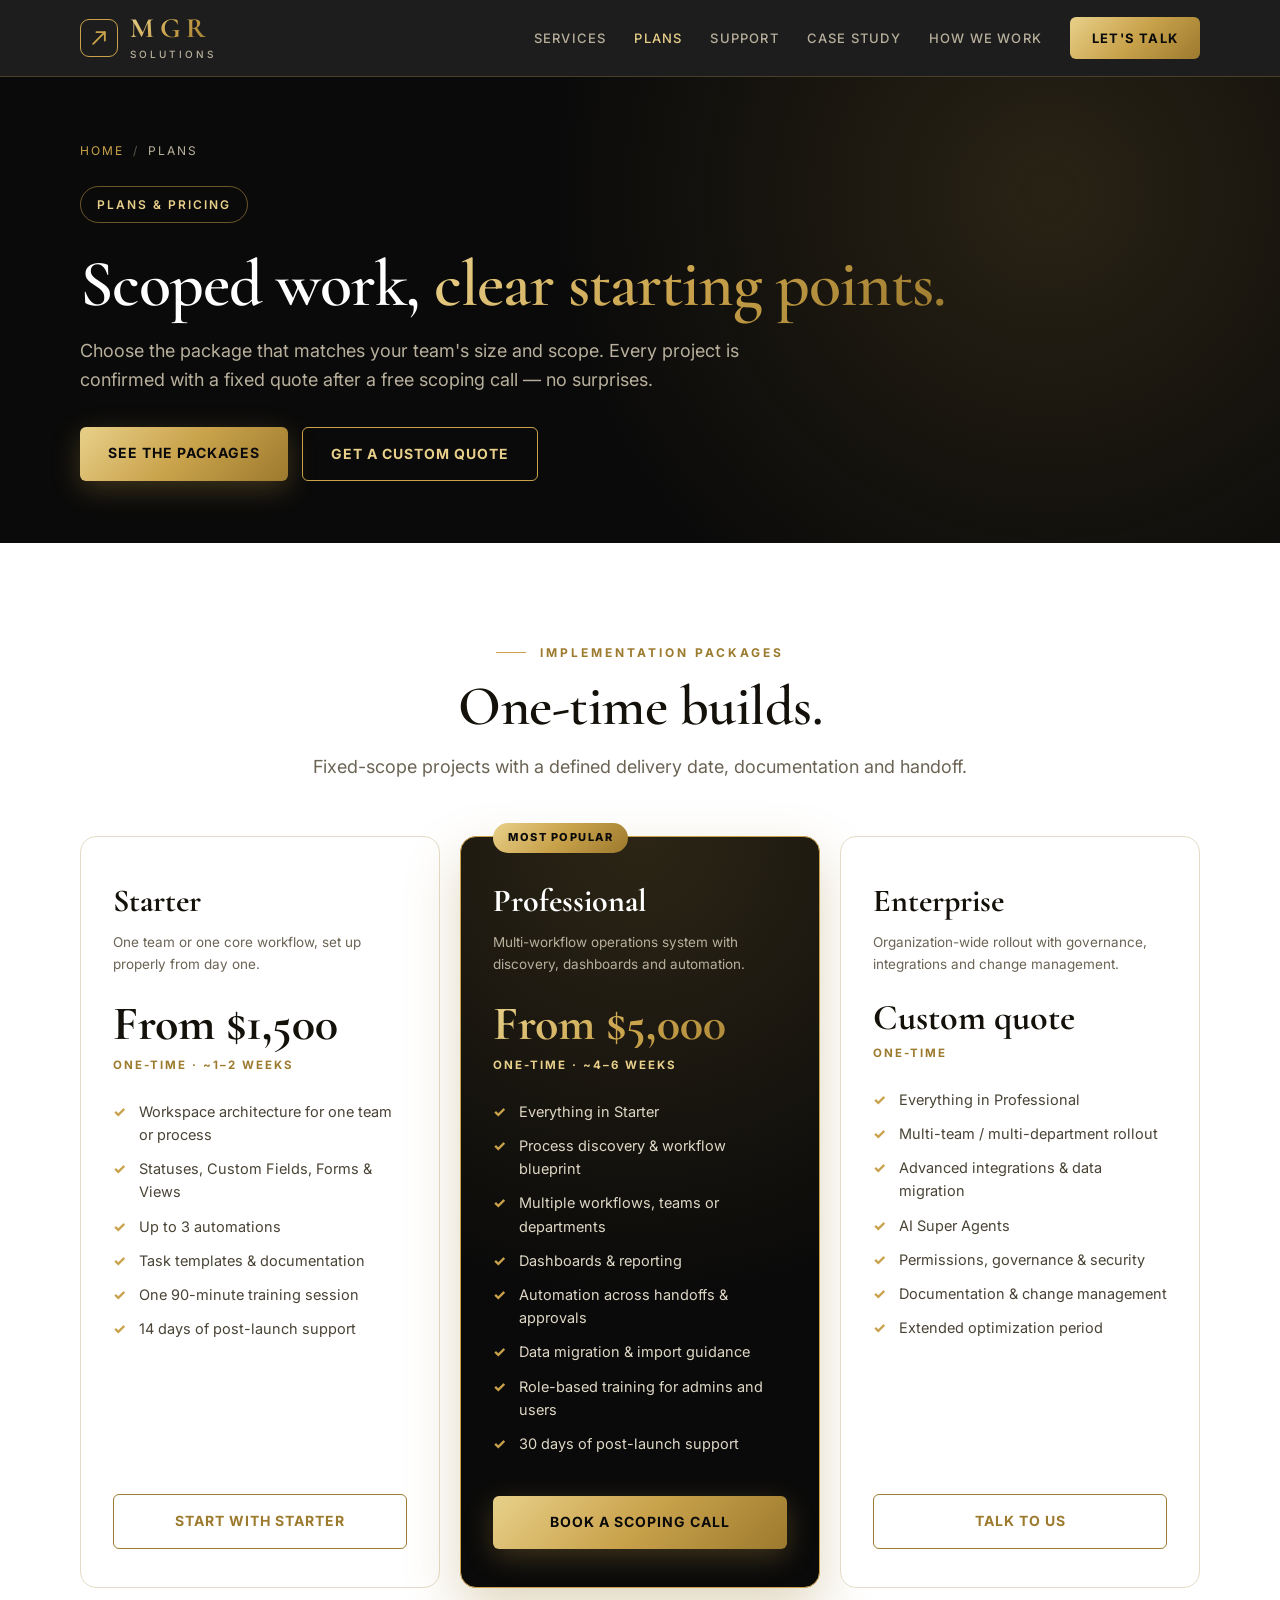
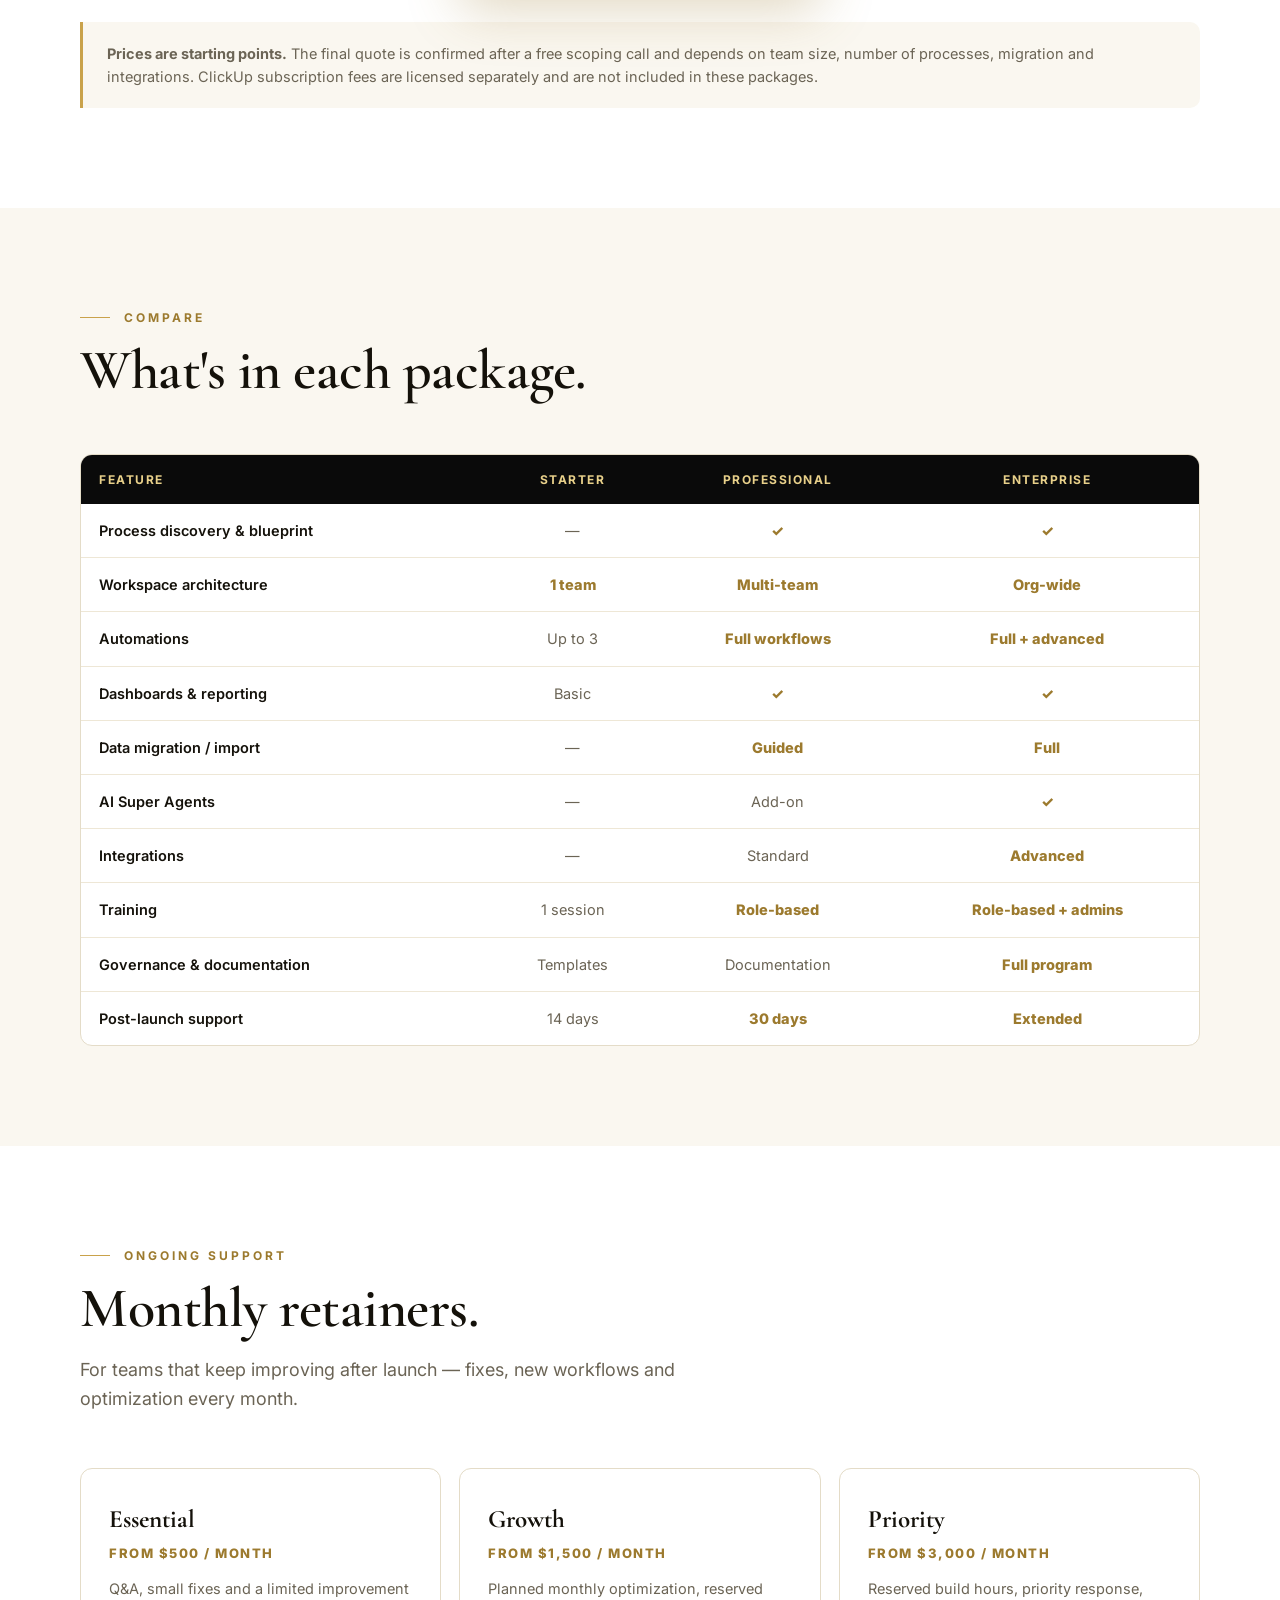
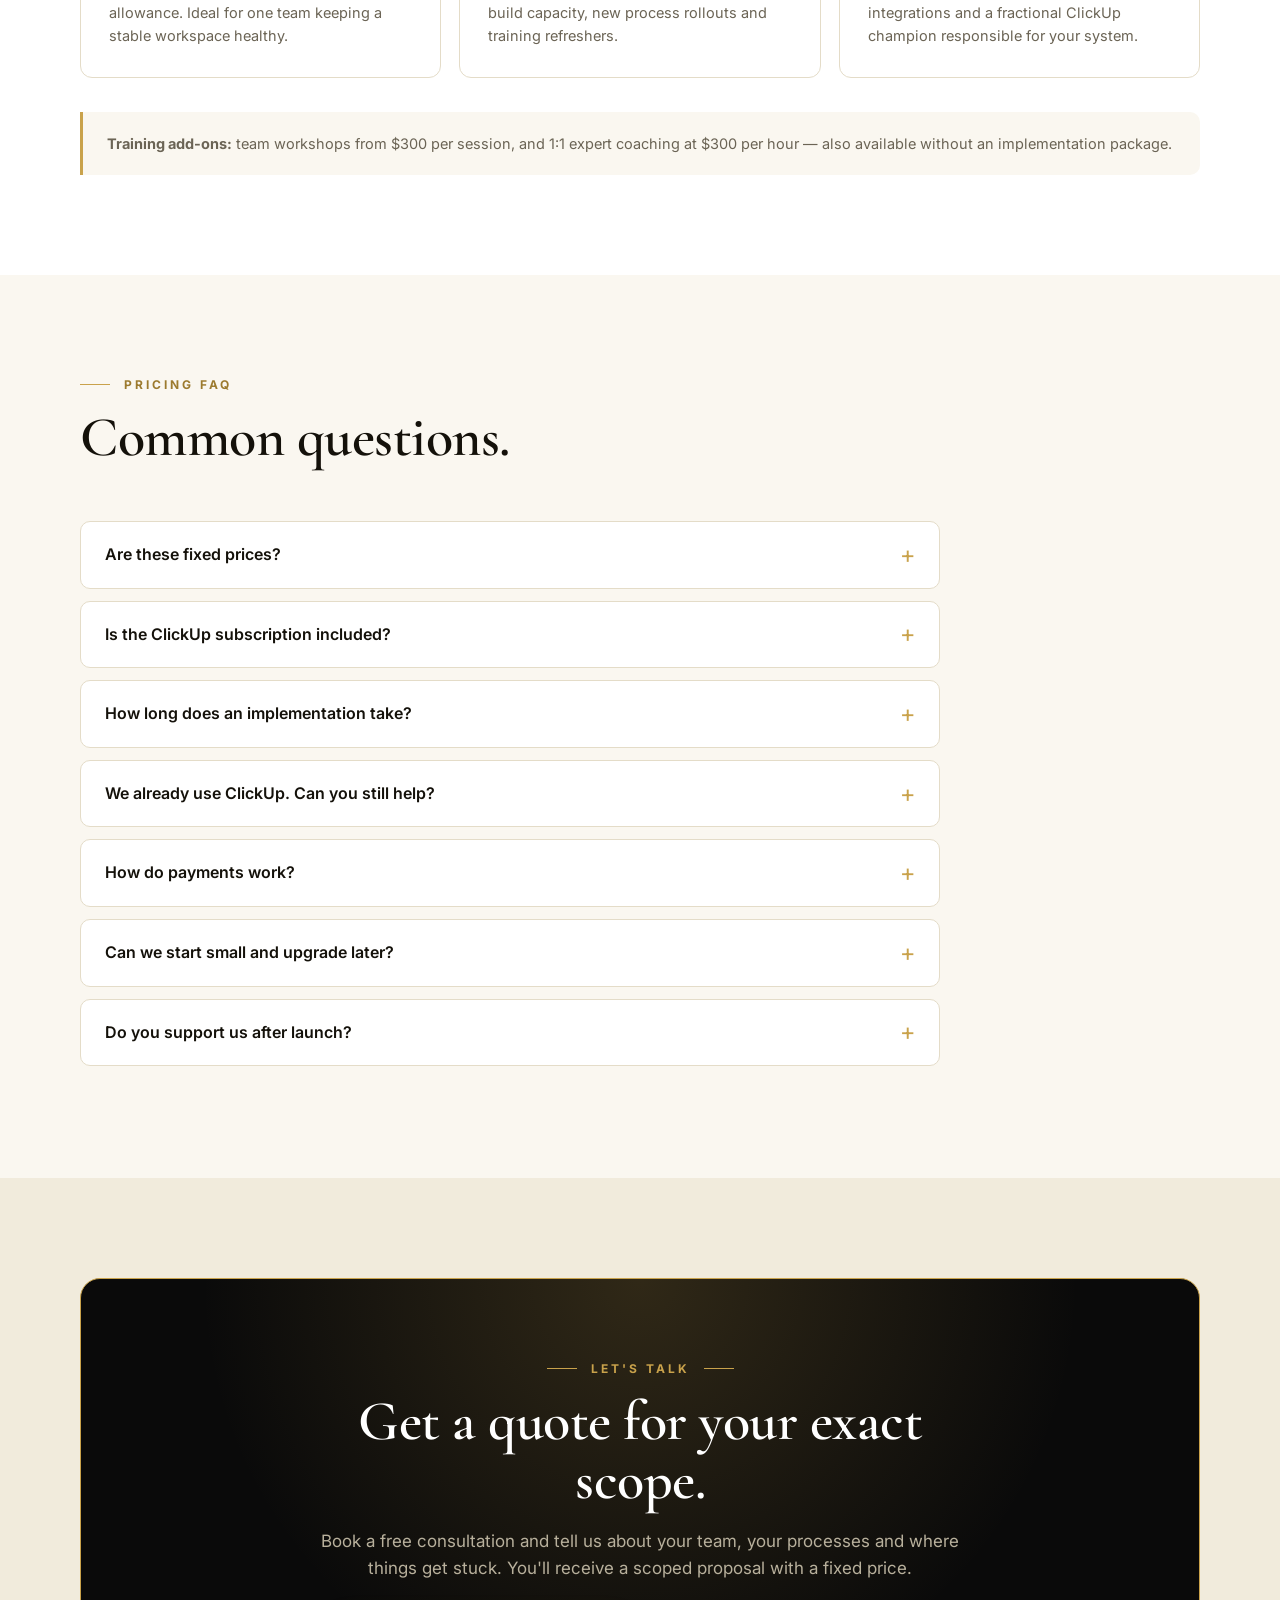
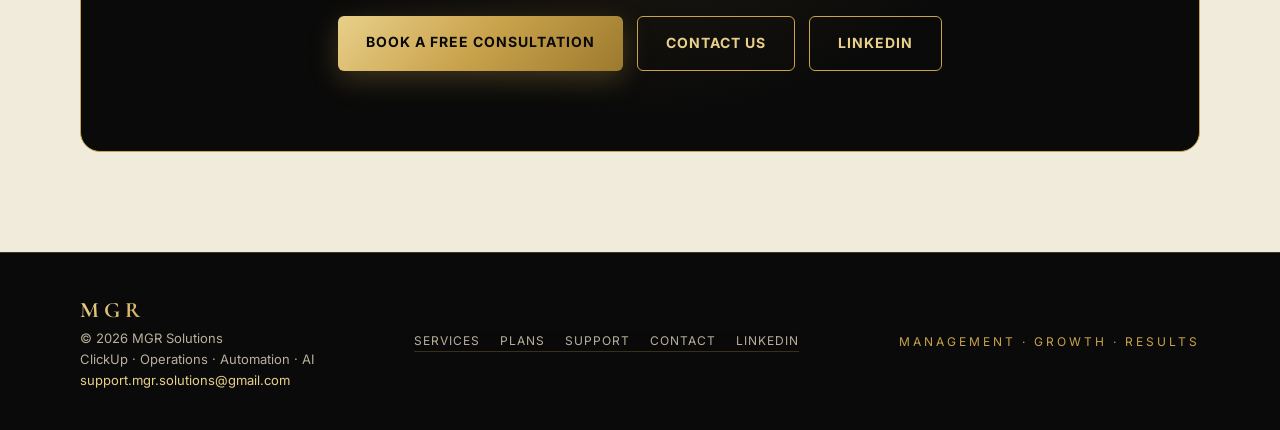
==== plans.html @ 3b7a1381 "Add Google Search Console verification meta tag" ====
<!DOCTYPE html>
<html lang="en">
<head>
  <meta charset="UTF-8">
  <meta name="viewport" content="width=device-width, initial-scale=1.0">

  <title>Plans & Pricing | MGR ClickUp & Operations Solutions</title>
  <meta name="description" content="Scoped ClickUp implementation packages and monthly support retainers from MGR — Starter, Professional and Enterprise plans with clear starting prices.">
  <meta name="theme-color" content="#0a0a0a">
  <meta name="author" content="MGR Solutions">

  <link rel="canonical" href="https://mgr-operations.github.io/plans.html">
  <meta name="google-site-verification" content="6rIG_R-K0eOKCQrbbVBXYMDTOOjK5aG7Aj3llMGMLXM" />

  <meta property="og:type" content="website">
  <meta property="og:site_name" content="MGR Solutions">
  <meta property="og:locale" content="en_US">
  <meta property="og:title" content="Plans &amp; Pricing | MGR ClickUp &amp; Operations Solutions">
  <meta property="og:description" content="Clear starting points for ClickUp implementation and ongoing optimization, scoped to your team.">
  <meta property="og:url" content="https://mgr-operations.github.io/plans.html">
  <meta property="og:image" content="https://mgr-operations.github.io/og-image.jpg">
  <meta property="og:image:width" content="1200">
  <meta property="og:image:height" content="630">
  <meta property="og:image:alt" content="MGR Solutions — Management · Growth · Results">
  <meta name="twitter:card" content="summary_large_image">
  <meta name="twitter:title" content="Plans &amp; Pricing | MGR ClickUp &amp; Operations Solutions">
  <meta name="twitter:description" content="Clear starting points for ClickUp implementation and ongoing optimization, scoped to your team.">
  <meta name="twitter:image" content="https://mgr-operations.github.io/og-image.jpg">
  <meta name="twitter:image:alt" content="MGR Solutions — Management · Growth · Results">

  <link rel="icon" type="image/png" sizes="512x512" href="favicon.png?v=2">
  <link rel="shortcut icon" href="favicon.png?v=2">
  <link rel="apple-touch-icon" href="favicon.png?v=2">

  <link rel="preconnect" href="https://fonts.googleapis.com">
  <link rel="preconnect" href="https://fonts.gstatic.com" crossorigin>
  <link href="https://fonts.googleapis.com/css2?family=Cormorant+Garamond:wght@500;600;700&family=Inter:wght@400;500;600;700;800&display=swap" rel="stylesheet">

  <link rel="stylesheet" href="styles.css">

  <!-- Structured data: page breadcrumb (packages themselves are services, not products) -->
  <script type="application/ld+json">
  {
    "@context": "https://schema.org",
    "@type": "BreadcrumbList",
    "itemListElement": [
      { "@type": "ListItem", "position": 1, "name": "MGR Solutions", "item": "https://mgr-operations.github.io/" },
      { "@type": "ListItem", "position": 2, "name": "Plans & Pricing", "item": "https://mgr-operations.github.io/plans.html" }
    ]
  }
  </script>
</head>

<body>

  <!-- NAVIGATION -->
  <nav>
    <div class="container nav-inner">

      <a href="index.html" class="logo" aria-label="MGR Solutions home">
        <span class="logo-mark" aria-hidden="true">
          <svg viewBox="0 0 24 24" fill="none" stroke="#c9a24b" stroke-width="2.2" stroke-linecap="round" stroke-linejoin="round">
            <path d="M5 19L19 5"/><path d="M9 5h10v10"/>
          </svg>
        </span>
        <span class="logo-stack">
          <span class="logo-text">MGR</span>
          <span class="logo-sub">Solutions</span>
        </span>
      </a>

      <input type="checkbox" id="nav-toggle" class="nav-toggle" aria-label="Toggle navigation menu">
      <label for="nav-toggle" class="nav-toggle-label" aria-hidden="true"><span></span><span></span><span></span></label>

      <div class="nav-links">
        <a href="services.html">Services</a>
        <a href="plans.html" class="active">Plans</a>
        <a href="support.html">Support</a>
        <a href="index.html#case-study">Case Study</a>
        <a href="index.html#process">How We Work</a>
        <a href="#contact" class="nav-button">Let's Talk</a>
      </div>

    </div>
  </nav>


  <!-- PAGE HERO -->
  <header class="page-hero">
    <div class="container">
      <div class="breadcrumb">
        <a href="index.html">Home</a><span class="sep">/</span>Plans
      </div>

      <div class="eyebrow">Plans & Pricing</div>

      <h1>Scoped work, <span class="gold-text">clear starting points.</span></h1>

      <p class="lead">
        Choose the package that matches your team's size and scope.
        Every project is confirmed with a fixed quote after a free
        scoping call — no surprises.
      </p>

      <div class="buttons">
        <a href="#packages" class="button button-primary">See the packages</a>
        <a href="#contact" class="button button-secondary">Get a custom quote</a>
      </div>
    </div>
  </header>


  <!-- ONE-TIME PACKAGES -->
  <section id="packages">
    <div class="container">

      <div class="section-header center">
        <div class="section-label">Implementation packages</div>
        <h2>One-time builds.</h2>
        <p class="section-description">
          Fixed-scope projects with a defined delivery date,
          documentation and handoff.
        </p>
      </div>

      <div class="pricing-grid">

        <!-- Starter -->
        <div class="price-card">
          <div class="price-name">Starter</div>
          <div class="price-for">One team or one core workflow, set up properly from day one.</div>
          <div class="price-amount">From $1,500</div>
          <span class="price-from">One-time · ~1–2 weeks</span>
          <ul class="price-features">
            <li>Workspace architecture for one team or process</li>
            <li>Statuses, Custom Fields, Forms & Views</li>
            <li>Up to 3 automations</li>
            <li>Task templates & documentation</li>
            <li>One 90-minute training session</li>
            <li>14 days of post-launch support</li>
          </ul>
          <a href="#contact" class="button button-secondary" style="color: var(--gold-dark); border-color: var(--gold-dark);">Start with Starter</a>
        </div>

        <!-- Professional -->
        <div class="price-card featured">
          <div class="price-badge">Most popular</div>
          <div class="price-name">Professional</div>
          <div class="price-for">Multi-workflow operations system with discovery, dashboards and automation.</div>
          <div class="price-amount">From $5,000</div>
          <span class="price-from">One-time · ~4–6 weeks</span>
          <ul class="price-features">
            <li>Everything in Starter</li>
            <li>Process discovery & workflow blueprint</li>
            <li>Multiple workflows, teams or departments</li>
            <li>Dashboards & reporting</li>
            <li>Automation across handoffs & approvals</li>
            <li>Data migration & import guidance</li>
            <li>Role-based training for admins and users</li>
            <li>30 days of post-launch support</li>
          </ul>
          <a href="#contact" class="button button-primary">Book a scoping call</a>
        </div>

        <!-- Enterprise -->
        <div class="price-card">
          <div class="price-name">Enterprise</div>
          <div class="price-for">Organization-wide rollout with governance, integrations and change management.</div>
          <div class="price-amount custom">Custom quote</div>
          <span class="price-from">One-time</span>
          <ul class="price-features">
            <li>Everything in Professional</li>
            <li>Multi-team / multi-department rollout</li>
            <li>Advanced integrations & data migration</li>
            <li>AI Super Agents</li>
            <li>Permissions, governance & security</li>
            <li>Documentation & change management</li>
            <li>Extended optimization period</li>
          </ul>
          <a href="#contact" class="button button-secondary" style="color: var(--gold-dark); border-color: var(--gold-dark);">Talk to us</a>
        </div>

      </div>

      <div class="price-disclaimer">
        <strong>Prices are starting points.</strong> The final quote is
        confirmed after a free scoping call and depends on team size,
        number of processes, migration and integrations.
        ClickUp subscription fees are licensed separately and are not
        included in these packages.
      </div>

    </div>
  </section>


  <!-- COMPARISON TABLE -->
  <section class="process">
    <div class="container">

      <div class="section-header">
        <div class="section-label">Compare</div>
        <h2>What's in each package.</h2>
      </div>

      <div class="table-wrap">
        <table class="plans-table">
          <thead>
            <tr>
              <th scope="col">Feature</th>
              <th scope="col" class="col-center">Starter</th>
              <th scope="col" class="col-center">Professional</th>
              <th scope="col" class="col-center">Enterprise</th>
            </tr>
          </thead>
          <tbody>
            <tr>
              <th scope="row">Process discovery & blueprint</th>
              <td class="col-center">—</td>
              <td class="col-center yes">✓</td>
              <td class="col-center yes">✓</td>
            </tr>
            <tr>
              <th scope="row">Workspace architecture</th>
              <td class="col-center yes">1 team</td>
              <td class="col-center yes">Multi-team</td>
              <td class="col-center yes">Org-wide</td>
            </tr>
            <tr>
              <th scope="row">Automations</th>
              <td class="col-center">Up to 3</td>
              <td class="col-center yes">Full workflows</td>
              <td class="col-center yes">Full + advanced</td>
            </tr>
            <tr>
              <th scope="row">Dashboards & reporting</th>
              <td class="col-center">Basic</td>
              <td class="col-center yes">✓</td>
              <td class="col-center yes">✓</td>
            </tr>
            <tr>
              <th scope="row">Data migration / import</th>
              <td class="col-center">—</td>
              <td class="col-center yes">Guided</td>
              <td class="col-center yes">Full</td>
            </tr>
            <tr>
              <th scope="row">AI Super Agents</th>
              <td class="col-center">—</td>
              <td class="col-center">Add-on</td>
              <td class="col-center yes">✓</td>
            </tr>
            <tr>
              <th scope="row">Integrations</th>
              <td class="col-center">—</td>
              <td class="col-center">Standard</td>
              <td class="col-center yes">Advanced</td>
            </tr>
            <tr>
              <th scope="row">Training</th>
              <td class="col-center">1 session</td>
              <td class="col-center yes">Role-based</td>
              <td class="col-center yes">Role-based + admins</td>
            </tr>
            <tr>
              <th scope="row">Governance & documentation</th>
              <td class="col-center">Templates</td>
              <td class="col-center">Documentation</td>
              <td class="col-center yes">Full program</td>
            </tr>
            <tr>
              <th scope="row">Post-launch support</th>
              <td class="col-center">14 days</td>
              <td class="col-center yes">30 days</td>
              <td class="col-center yes">Extended</td>
            </tr>
          </tbody>
        </table>
      </div>

    </div>
  </section>


  <!-- MONTHLY RETAINERS -->
  <section>
    <div class="container">

      <div class="section-header">
        <div class="section-label">Ongoing support</div>
        <h2>Monthly retainers.</h2>
        <p class="section-description">
          For teams that keep improving after launch — fixes, new
          workflows and optimization every month.
        </p>
      </div>

      <div class="retainer-grid">

        <div class="retainer-card">
          <h3>Essential</h3>
          <span class="retainer-price">From $500 / month</span>
          <p>
            Q&amp;A, small fixes and a limited improvement allowance.
            Ideal for one team keeping a stable workspace healthy.
          </p>
        </div>

        <div class="retainer-card">
          <h3>Growth</h3>
          <span class="retainer-price">From $1,500 / month</span>
          <p>
            Planned monthly optimization, reserved build capacity,
            new process rollouts and training refreshers.
          </p>
        </div>

        <div class="retainer-card">
          <h3>Priority</h3>
          <span class="retainer-price">From $3,000 / month</span>
          <p>
            Reserved build hours, priority response, integrations and a
            fractional ClickUp champion responsible for your system.
          </p>
        </div>

      </div>

      <div class="price-disclaimer">
        <strong>Training add-ons:</strong> team workshops from $300 per
        session, and 1:1 expert coaching at $300 per hour — also available
        without an implementation package.
      </div>

    </div>
  </section>


  <!-- FAQ -->
  <section class="process">
    <div class="container">

      <div class="section-header">
        <div class="section-label">Pricing FAQ</div>
        <h2>Common questions.</h2>
      </div>

      <div class="faq-list" style="max-width: 860px;">

        <details>
          <summary>Are these fixed prices?</summary>
          <p>
            They are starting points for each scope. After the free
            scoping call you receive a fixed quote with the deliverables,
            timeline and price agreed before any work begins.
          </p>
        </details>

        <details>
          <summary>Is the ClickUp subscription included?</summary>
          <p>
            No. ClickUp licenses are purchased directly from ClickUp and
            are separate from our implementation fees. We can help you
            choose the right plan for your team size.
          </p>
        </details>

        <details>
          <summary>How long does an implementation take?</summary>
          <p>
            Starter is typically 1–2 weeks, Professional around 4–6 weeks,
            and Enterprise rollouts are scheduled per phase — usually
            8–12 weeks depending on migration and integrations.
          </p>
        </details>

        <details>
          <summary>We already use ClickUp. Can you still help?</summary>
          <p>
            Yes. Most of our work starts in an existing workspace. We audit
            the current structure, identify what's slowing the team down,
            and refactor it — without losing your data or history.
          </p>
        </details>

        <details>
          <summary>How do payments work?</summary>
          <p>
            Payment terms are agreed per project before work starts and
            are included in your quote. Retainers are billed monthly and
            can be adjusted as your needs change.
          </p>
        </details>

        <details>
          <summary>Can we start small and upgrade later?</summary>
          <p>
            Absolutely. Many teams start with Starter or a single
            workshop, then move to Professional once the process proves
            itself. Work done in the Starter package carries over.
          </p>
        </details>

        <details>
          <summary>Do you support us after launch?</summary>
          <p>
            Every package includes post-launch support (14–30+ days), and
            any engagement can continue on a monthly retainer for ongoing
            optimization. See <a href="support.html" style="text-decoration: underline; color: var(--gold-dark);">Support</a>.
          </p>
        </details>

      </div>

    </div>
  </section>


  <!-- CTA -->
  <section id="contact" class="cta">
    <div class="container">
      <div class="cta-box">

        <div class="section-label">Let's talk</div>

        <h2>Get a quote for your exact scope.</h2>

        <p>
          Book a free consultation and tell us about your team,
          your processes and where things get stuck.
          You'll receive a scoped proposal with a fixed price.
        </p>

        <div class="buttons center">
          <a
            href="https://calendar.app.google/kSTQg4EKwsXCZoSx8"
            target="_blank"
            rel="noopener"
            class="button button-primary">
            Book a Free Consultation
          </a>
          <a
            href="mailto:support.mgr.solutions@gmail.com?subject=Plan%20enquiry%20-%20MGR%20Solutions"
            class="button button-secondary">
            Contact Us
          </a>
          <a
            href="https://www.linkedin.com/company/mgr-ops/home/?viewAsMember=true"
            target="_blank"
            rel="noopener"
            class="button button-secondary">
            LinkedIn
          </a>
        </div>

      </div>
    </div>
  </section>


  <!-- FOOTER -->
  <footer>
    <div class="container footer-inner">
      <div>
        <div class="footer-brand">MGR</div>
        <div>© 2026 MGR Solutions</div>
        <div>ClickUp · Operations · Automation · AI</div>
        <div><a class="footer-email" href="mailto:support.mgr.solutions@gmail.com">support.mgr.solutions@gmail.com</a></div>
      </div>

      <nav class="footer-links" aria-label="Footer">
        <a href="services.html">Services</a>
        <a href="plans.html">Plans</a>
        <a href="support.html">Support</a>
        <a href="#contact">Contact</a>
        <a href="https://www.linkedin.com/company/mgr-ops/home/?viewAsMember=true" target="_blank" rel="noopener">LinkedIn</a>
      </nav>

      <div class="footer-tagline">Management · Growth · Results</div>
    </div>
  </footer>

</body>
</html>
---- styles.css ----
/* ============================================================
   MGR Solutions — shared stylesheet
   Used by index.html, services.html, plans.html, support.html
   Extracted from the original inline <style> in index.html.
   ============================================================ */

:root {
  --black: #0a0a0a;
  --charcoal: #141414;
  --graphite: #1c1c1c;
  --line-dark: #2a2a2a;
  --gold: #c9a24b;
  --gold-light: #e8d08a;
  --gold-dark: #9c7a2e;
  --gold-gradient: linear-gradient(135deg, #e8d08a 0%, #c9a24b 50%, #9c7a2e 100%);
  --ivory: #faf7f0;
  --cream: #f1ebdc;
  --text: #14110a;
  --muted: #6b6455;
  --muted-light: #b8b09c;
  --serif: "Cormorant Garamond", "Playfair Display", Georgia, serif;
  --sans: Inter, -apple-system, BlinkMacSystemFont, "Segoe UI", Roboto, Arial, sans-serif;
}

* { margin: 0; padding: 0; box-sizing: border-box; }

html { scroll-behavior: smooth; scroll-padding-top: 80px; }

body {
  font-family: var(--sans);
  background: #ffffff;
  color: var(--text);
  line-height: 1.6;
  -webkit-font-smoothing: antialiased;
}

a { text-decoration: none; color: inherit; }

.container { width: min(1120px, 92%); margin: 0 auto; }

.gold-text {
  background: var(--gold-gradient);
  -webkit-background-clip: text;
  background-clip: text;
  -webkit-text-fill-color: transparent;
  color: var(--gold);
}

/* ---------- NAVIGATION ---------- */

nav {
  position: sticky;
  top: 0;
  z-index: 1000;
  background: rgba(10, 10, 10, 0.92);
  backdrop-filter: blur(12px);
  -webkit-backdrop-filter: blur(12px);
  border-bottom: 1px solid rgba(201, 162, 75, 0.25);
}

.nav-inner {
  height: 76px;
  display: flex;
  align-items: center;
  justify-content: space-between;
}

.logo {
  display: flex;
  align-items: center;
  gap: 12px;
}

.logo-mark {
  width: 38px;
  height: 38px;
  border: 1px solid var(--gold);
  border-radius: 9px;
  display: flex;
  align-items: center;
  justify-content: center;
}

.logo-mark svg { width: 20px; height: 20px; }

.logo-text {
  font-family: var(--serif);
  font-size: 28px;
  font-weight: 700;
  letter-spacing: 6px;
  line-height: 1;
  background: var(--gold-gradient);
  -webkit-background-clip: text;
  background-clip: text;
  -webkit-text-fill-color: transparent;
}

.logo-sub {
  font-size: 10px;
  letter-spacing: 3px;
  text-transform: uppercase;
  color: var(--muted-light);
  margin-top: 4px;
  display: block;
  -webkit-text-fill-color: var(--muted-light);
  font-family: var(--sans);
  font-weight: 500;
  letter-spacing: 3px;
}

.logo-stack { display: flex; flex-direction: column; }

.nav-links {
  display: flex;
  gap: 28px;
  align-items: center;
  font-size: 13px;
  font-weight: 500;
  letter-spacing: 1.2px;
  text-transform: uppercase;
  color: var(--muted-light);
}

.nav-links a:hover { color: var(--gold-light); }

.nav-links a.active { color: var(--gold-light); }

.nav-links .nav-button {
  padding: 11px 22px;
  border-radius: 6px;
  background: var(--gold-gradient);
  color: var(--black);
  font-weight: 700;
}

.nav-links .nav-button:hover { color: var(--black); opacity: 0.9; }

/* Mobile menu (CSS-only toggle) */

.nav-toggle { display: none; }
.nav-toggle-label { display: none; }

/* ---------- HERO ---------- */

.hero {
  position: relative;
  padding: 90px 0 100px;
  background:
    radial-gradient(circle at 78% 40%, rgba(201,162,75,0.16) 0, transparent 42%),
    radial-gradient(circle at 10% 90%, rgba(201,162,75,0.07) 0, transparent 35%),
    var(--black);
  color: #fff;
  overflow: hidden;
}

.hero-grid {
  display: grid;
  grid-template-columns: 1.1fr 0.9fr;
  gap: 40px;
  align-items: center;
}

.eyebrow {
  display: inline-block;
  padding: 8px 16px;
  border: 1px solid rgba(201,162,75,0.5);
  border-radius: 999px;
  font-size: 12px;
  font-weight: 600;
  letter-spacing: 2px;
  text-transform: uppercase;
  color: var(--gold-light);
  margin-bottom: 28px;
}

h1 {
  font-family: var(--serif);
  font-size: clamp(46px, 6.4vw, 82px);
  line-height: 1;
  letter-spacing: -1px;
  font-weight: 600;
  margin-bottom: 28px;
  color: #fff;
}

.hero-text {
  font-size: 19px;
  color: var(--muted-light);
  max-width: 560px;
  margin-bottom: 38px;
}

.buttons { display: flex; gap: 14px; flex-wrap: wrap; }
.buttons.center { justify-content: center; }

.button {
  display: inline-block;
  padding: 15px 28px;
  border-radius: 6px;
  font-weight: 700;
  font-size: 14px;
  letter-spacing: 1px;
  text-transform: uppercase;
  transition: 0.25s ease;
}

.button-primary {
  background: var(--gold-gradient);
  color: var(--black);
  box-shadow: 0 8px 28px rgba(201,162,75,0.28);
}

.button-primary:hover { transform: translateY(-2px); box-shadow: 0 12px 34px rgba(201,162,75,0.4); }

.button-secondary {
  border: 1px solid var(--gold);
  color: var(--gold-light);
  background: transparent;
}

.button-secondary:hover { background: rgba(201,162,75,0.12); }

/* Logo visual in hero */
.logo-visual {
  position: relative;
  display: flex;
  align-items: center;
  justify-content: center;
}

.logo-visual img {
  width: 100%;
  max-width: 560px;
  height: auto;
  display: block;
  mix-blend-mode: lighten;
  -webkit-mask-image: radial-gradient(ellipse at center, #000 55%, transparent 100%);
  mask-image: radial-gradient(ellipse at center, #000 55%, transparent 100%);
}

/* Fallback shown only if Logo.png is missing */
.logo-fallback { display: none; text-align: center; }

.logo-visual.no-img img { display: none; }
.logo-visual.no-img .logo-fallback { display: block; }

.logo-fallback .big {
  font-family: var(--serif);
  font-size: clamp(90px, 14vw, 170px);
  font-weight: 700;
  line-height: 1;
  letter-spacing: 8px;
  background: var(--gold-gradient);
  -webkit-background-clip: text;
  background-clip: text;
  -webkit-text-fill-color: transparent;
}

.logo-fallback .tag {
  margin-top: 14px;
  font-size: 13px;
  letter-spacing: 4px;
  text-transform: uppercase;
  color: var(--gold);
}

.hero-tagline {
  margin-top: 52px;
  display: flex;
  align-items: center;
  gap: 18px;
  font-size: 12px;
  letter-spacing: 4px;
  text-transform: uppercase;
  color: var(--gold);
}

.hero-tagline::before {
  content: "";
  width: 46px;
  height: 1px;
  background: var(--gold);
}

/* ---------- GENERAL SECTIONS ---------- */

section { padding: 100px 0; }

.section-header { max-width: 700px; margin-bottom: 54px; }

.section-header.center { margin-left: auto; margin-right: auto; text-align: center; }
.section-header.center .section-label { justify-content: center; }

.section-label {
  text-transform: uppercase;
  font-size: 12px;
  letter-spacing: 3px;
  font-weight: 700;
  color: var(--gold-dark);
  margin-bottom: 14px;
  display: flex;
  align-items: center;
  gap: 14px;
}

.section-label::before {
  content: "";
  width: 30px;
  height: 1px;
  background: var(--gold);
}

h2 {
  font-family: var(--serif);
  font-size: clamp(36px, 5vw, 56px);
  line-height: 1.05;
  letter-spacing: -0.5px;
  font-weight: 600;
  margin-bottom: 18px;
}

.section-description { color: var(--muted); font-size: 18px; }

/* ---------- INNER PAGE HERO ---------- */

.page-hero {
  background:
    radial-gradient(circle at 82% 25%, rgba(201,162,75,0.16) 0, transparent 45%),
    var(--black);
  color: #fff;
  padding: 64px 0 62px;
}

.breadcrumb {
  font-size: 12px;
  letter-spacing: 2px;
  text-transform: uppercase;
  color: var(--muted-light);
  margin-bottom: 26px;
}

.breadcrumb a { color: var(--gold); }
.breadcrumb a:hover { color: var(--gold-light); }
.breadcrumb .sep { margin: 0 9px; color: #5a564b; }

.page-hero h1 {
  font-size: clamp(40px, 5.6vw, 66px);
  margin-bottom: 20px;
  max-width: 900px;
}

.page-hero .lead {
  font-size: 18px;
  color: var(--muted-light);
  max-width: 660px;
  margin-bottom: 32px;
}

/* ---------- CREDENTIALS ---------- */

.credentials {
  padding: 64px 0;
  background: var(--charcoal);
  border-top: 1px solid rgba(201,162,75,0.3);
  border-bottom: 1px solid rgba(201,162,75,0.3);
  color: #fff;
}

.credentials-head {
  max-width: 760px;
  margin-bottom: 36px;
}

.credentials-badge {
  display: inline-flex;
  align-items: center;
  gap: 10px;
  padding: 9px 18px;
  border: 1px solid var(--gold);
  border-radius: 999px;
  font-size: 12px;
  font-weight: 700;
  letter-spacing: 2px;
  text-transform: uppercase;
  color: var(--gold-light);
  background: rgba(201,162,75,0.08);
  margin-bottom: 18px;
}

.credentials-head h2 {
  font-size: clamp(30px, 4vw, 42px);
  color: #fff;
  margin-bottom: 12px;
}

.credentials-head p {
  color: var(--muted-light);
  font-size: 17px;
}

.credentials-grid {
  display: grid;
  grid-template-columns: repeat(3, 1fr);
  gap: 18px;
}

.credential {
  padding: 28px 26px;
  border: 1px solid var(--line-dark);
  border-radius: 12px;
  background: var(--graphite);
  transition: 0.25s ease;
}

.credential:hover {
  border-color: var(--gold);
  transform: translateY(-4px);
}

.credential-icon {
  width: 44px;
  height: 44px;
  display: flex;
  align-items: center;
  justify-content: center;
  border: 1px solid var(--gold);
  border-radius: 50%;
  color: var(--gold-light);
  font-size: 20px;
  margin-bottom: 18px;
}

.credential h3 {
  font-family: var(--serif);
  font-size: 24px;
  font-weight: 700;
  margin-bottom: 8px;
  color: #fff;
}

.credential p {
  font-size: 14px;
  color: var(--muted-light);
}

/* ---------- PROBLEMS ---------- */

.problems { background: var(--ivory); }

.problem-grid {
  display: grid;
  grid-template-columns: repeat(5, 1fr);
  gap: 16px;
}

.problem {
  background: #fff;
  padding: 26px 24px;
  border: 1px solid #e8e0cc;
  border-top: 2px solid var(--gold);
  border-radius: 10px;
  min-height: 150px;
}

.problem-number {
  font-family: var(--serif);
  font-size: 26px;
  font-weight: 700;
  color: var(--gold);
  margin-bottom: 14px;
}

.problem h3 { font-size: 16px; line-height: 1.35; font-weight: 600; }

/* ---------- SERVICES ---------- */

.services-grid {
  display: grid;
  grid-template-columns: repeat(4, 1fr);
  gap: 18px;
}

.service {
  padding: 30px 26px;
  border: 1px solid #ece4d0;
  border-radius: 12px;
  background: #fff;
  transition: 0.25s ease;
}

.service:hover {
  transform: translateY(-5px);
  border-color: var(--gold);
  box-shadow: 0 16px 40px rgba(156,122,46,0.15);
}

.service-icon {
  width: 46px;
  height: 46px;
  display: flex;
  align-items: center;
  justify-content: center;
  border-radius: 10px;
  background: var(--black);
  color: var(--gold-light);
  font-family: var(--serif);
  font-size: 20px;
  font-weight: 700;
  margin-bottom: 22px;
}

.service h3 { font-size: 18px; margin-bottom: 10px; font-weight: 700; }
.service p { font-size: 14px; color: var(--muted); }

/* Service detail rows (services.html) */

.service-detail {
  display: grid;
  grid-template-columns: 0.9fr 1.1fr;
  gap: 50px;
  padding: 46px 0;
  border-top: 1px solid #e8e0cc;
  align-items: start;
}

.service-detail:first-of-type { border-top: none; padding-top: 0; }

.service-detail .service-num {
  font-family: var(--serif);
  font-size: 22px;
  font-weight: 700;
  color: var(--gold);
  margin-bottom: 8px;
}

.service-detail h3 {
  font-family: var(--serif);
  font-size: clamp(28px, 3vw, 36px);
  font-weight: 600;
  line-height: 1.1;
  margin-bottom: 14px;
}

.service-detail .service-desc { color: var(--muted); font-size: 16.5px; margin-bottom: 14px; }

.detail-list {
  list-style: none;
  display: grid;
  grid-template-columns: 1fr 1fr;
  gap: 10px 24px;
}

.detail-list li {
  position: relative;
  padding-left: 26px;
  font-size: 15px;
  color: #4a4436;
}

.detail-list li::before {
  content: "✓";
  position: absolute;
  left: 0;
  top: 0;
  color: var(--gold-dark);
  font-weight: 800;
}

/* ---------- CASE STUDY ---------- */

.case-study {
  background:
    radial-gradient(circle at 85% 50%, rgba(201,162,75,0.14) 0, transparent 45%),
    var(--black);
  color: #fff;
}

.case-grid {
  display: grid;
  grid-template-columns: 1fr 1fr;
  gap: 70px;
  align-items: center;
}

.case-study .section-label { color: var(--gold); }
.case-study h2 { color: #fff; }

.case-description { color: var(--muted-light); font-size: 17px; margin-bottom: 22px; }

.case-result {
  border: 1px solid rgba(201,162,75,0.45);
  border-radius: 16px;
  padding: 42px;
  background: linear-gradient(160deg, #1a1710 0%, #111 100%);
  box-shadow: 0 0 60px rgba(201,162,75,0.08);
}

.result-label {
  font-size: 12px;
  color: var(--muted-light);
  text-transform: uppercase;
  letter-spacing: 2px;
  font-weight: 700;
  margin-bottom: 16px;
}

.result-number {
  font-family: var(--serif);
  font-size: clamp(64px, 8vw, 96px);
  line-height: 1;
  font-weight: 700;
  margin-bottom: 14px;
  background: var(--gold-gradient);
  -webkit-background-clip: text;
  background-clip: text;
  -webkit-text-fill-color: transparent;
}

.result-text { color: var(--muted-light); }

.case-tools {
  margin-top: 26px;
  font-size: 13px;
  letter-spacing: 1.5px;
  text-transform: uppercase;
  color: var(--gold);
}

/* ---------- PROCESS ---------- */

.process { background: var(--ivory); }

.process-grid { display: grid; grid-template-columns: repeat(5, 1fr); gap: 0; }

.process-step {
  padding: 30px 22px 10px;
  border-top: 2px solid #ddd2b4;
  position: relative;
}

.process-step::before {
  content: "";
  position: absolute;
  top: -8px;
  left: 0;
  width: 14px;
  height: 14px;
  background: var(--gold);
  border: 3px solid var(--ivory);
  box-sizing: content-box;
  border-radius: 50%;
  margin-left: -3px;
}

.step-number {
  font-size: 12px;
  color: var(--gold-dark);
  font-weight: 800;
  letter-spacing: 2px;
  margin-bottom: 14px;
}

.process-step h3 {
  font-family: var(--serif);
  font-size: 26px;
  font-weight: 700;
  margin-bottom: 8px;
}

.process-step p { color: var(--muted); font-size: 14px; }

/* ---------- ABOUT ---------- */

.about-grid {
  display: grid;
  grid-template-columns: 0.8fr 1.2fr;
  gap: 80px;
  align-items: start;
}

.about-box {
  padding: 40px 34px;
  background: var(--black);
  border: 1px solid var(--gold);
  border-radius: 14px;
  color: #fff;
}

.about-box h3 {
  font-family: var(--serif);
  font-size: 36px;
  font-weight: 600;
  margin-bottom: 12px;
  background: var(--gold-gradient);
  -webkit-background-clip: text;
  background-clip: text;
  -webkit-text-fill-color: transparent;
}

.about-box p { color: var(--muted-light); }

.about-text p { color: #4a4436; font-size: 17px; margin-bottom: 18px; }

/* ---------- PLANS TEASER (home) ---------- */

.plans-teaser { background: var(--ivory); }

.teaser-grid {
  display: grid;
  grid-template-columns: repeat(3, 1fr);
  gap: 18px;
}

.teaser-card {
  display: flex;
  flex-direction: column;
  background: #fff;
  border: 1px solid #e8e0cc;
  border-top: 2px solid var(--gold);
  border-radius: 12px;
  padding: 30px 28px;
  transition: 0.25s ease;
}

.teaser-card:hover {
  transform: translateY(-5px);
  border-color: var(--gold);
  box-shadow: 0 16px 40px rgba(156,122,46,0.15);
}

.teaser-name {
  font-family: var(--serif);
  font-size: 26px;
  font-weight: 700;
  margin-bottom: 6px;
}

.teaser-price {
  font-family: var(--serif);
  font-size: 34px;
  font-weight: 700;
  line-height: 1.1;
  color: var(--gold-dark);
  margin-bottom: 10px;
}

.teaser-price small {
  font-family: var(--sans);
  font-size: 12px;
  font-weight: 600;
  letter-spacing: 1.5px;
  text-transform: uppercase;
  color: var(--muted);
}

.teaser-desc { font-size: 14.5px; color: var(--muted); margin-bottom: 18px; }

.teaser-link {
  margin-top: auto;
  font-size: 12.5px;
  font-weight: 800;
  letter-spacing: 1.5px;
  text-transform: uppercase;
  color: var(--gold-dark);
}

.teaser-card:hover .teaser-link { color: var(--gold); }

/* ---------- PRICING (plans.html) ---------- */

.pricing-grid {
  display: grid;
  grid-template-columns: repeat(3, 1fr);
  gap: 20px;
  align-items: stretch;
}

.price-card {
  position: relative;
  display: flex;
  flex-direction: column;
  background: #fff;
  border: 1px solid #e4dcc8;
  border-radius: 16px;
  padding: 38px 32px;
  transition: 0.25s ease;
}

.price-card:hover {
  transform: translateY(-6px);
  border-color: var(--gold);
  box-shadow: 0 18px 44px rgba(156,122,46,0.16);
}

.price-card.featured {
  background:
    radial-gradient(circle at 50% 0%, rgba(201,162,75,0.18) 0, transparent 60%),
    var(--black);
  border-color: var(--gold);
  color: #fff;
  box-shadow: 0 22px 54px rgba(156,122,46,0.3);
}

.price-badge {
  position: absolute;
  top: -14px;
  left: 32px;
  background: var(--gold-gradient);
  color: var(--black);
  font-size: 11px;
  font-weight: 800;
  letter-spacing: 1.5px;
  text-transform: uppercase;
  padding: 6px 15px;
  border-radius: 999px;
}

.price-name {
  font-family: var(--serif);
  font-size: 32px;
  font-weight: 700;
  margin-bottom: 6px;
}

.price-for {
  font-size: 13.5px;
  color: var(--muted);
  margin-bottom: 24px;
  min-height: 42px;
}

.price-card.featured .price-for { color: var(--muted-light); }

.price-amount {
  font-family: var(--serif);
  font-size: 48px;
  font-weight: 700;
  line-height: 1;
  margin-bottom: 8px;
}

.price-card.featured .price-amount {
  background: var(--gold-gradient);
  -webkit-background-clip: text;
  background-clip: text;
  -webkit-text-fill-color: transparent;
}

.price-amount.custom { font-size: 36px; }

.price-from {
  display: block;
  font-size: 11.5px;
  letter-spacing: 2px;
  text-transform: uppercase;
  color: var(--gold-dark);
  font-weight: 700;
  margin-bottom: 26px;
}

.price-card.featured .price-from { color: var(--gold-light); }

.price-features {
  list-style: none;
  margin: 0 0 30px;
  flex: 1;
}

.price-features li {
  position: relative;
  padding-left: 26px;
  margin-bottom: 11px;
  font-size: 14.5px;
  color: #4a4436;
}

.price-card.featured .price-features li { color: #ded7c5; }

.price-features li::before {
  content: "✓";
  position: absolute;
  left: 0;
  top: 0;
  color: var(--gold);
  font-weight: 800;
}

.price-card .button { text-align: center; }

/* Comparison table */

.table-wrap {
  overflow-x: auto;
  border: 1px solid #e4dcc8;
  border-radius: 12px;
  background: #fff;
}

.plans-table {
  width: 100%;
  min-width: 680px;
  border-collapse: collapse;
  font-size: 14.5px;
}

.plans-table th,
.plans-table td {
  padding: 15px 18px;
  text-align: left;
  border-bottom: 1px solid #eee7d6;
}

.plans-table thead th {
  background: var(--black);
  color: var(--gold-light);
  font-size: 12px;
  letter-spacing: 1.5px;
  text-transform: uppercase;
  border-bottom: none;
}

.plans-table tbody th { font-weight: 600; color: var(--text); }
.plans-table tbody td { color: var(--muted); }
.plans-table .yes { color: var(--gold-dark); font-weight: 800; }
.plans-table .col-center { text-align: center; }
.plans-table tbody tr:last-child th,
.plans-table tbody tr:last-child td { border-bottom: none; }
.plans-table tbody tr:hover { background: #fbf8f1; }

/* Retainer / add-on cards */

.retainer-grid {
  display: grid;
  grid-template-columns: repeat(3, 1fr);
  gap: 18px;
}

.retainer-card {
  background: #fff;
  border: 1px solid #e4dcc8;
  border-radius: 12px;
  padding: 30px 28px;
  transition: 0.25s ease;
}

.retainer-card:hover { border-color: var(--gold); transform: translateY(-4px); }

.retainer-card h3 { font-family: var(--serif); font-size: 25px; font-weight: 700; margin-bottom: 4px; }

.retainer-price {
  font-size: 13px;
  font-weight: 800;
  letter-spacing: 1.5px;
  text-transform: uppercase;
  color: var(--gold-dark);
  margin-bottom: 14px;
  display: block;
}

.retainer-card p { font-size: 14.5px; color: var(--muted); }

.price-disclaimer {
  margin-top: 34px;
  padding: 20px 24px;
  border-left: 3px solid var(--gold);
  background: var(--ivory);
  border-radius: 0 10px 10px 0;
  font-size: 14.5px;
  color: var(--muted);
}

/* ---------- FAQ ---------- */

.faq-list details {
  background: #fff;
  border: 1px solid #e4dcc8;
  border-radius: 10px;
  margin-bottom: 12px;
  padding: 0 24px;
  transition: border-color 0.2s ease;
}

.faq-list details[open] { border-color: var(--gold); }

.faq-list summary {
  cursor: pointer;
  list-style: none;
  padding: 20px 0;
  font-weight: 600;
  font-size: 16px;
  display: flex;
  justify-content: space-between;
  align-items: center;
  gap: 20px;
}

.faq-list summary::-webkit-details-marker { display: none; }

.faq-list summary::after {
  content: "+";
  color: var(--gold);
  font-size: 24px;
  font-weight: 400;
  line-height: 1;
  flex-shrink: 0;
}

.faq-list details[open] summary::after { content: "–"; }

.faq-list details p {
  padding: 0 0 20px;
  color: var(--muted);
  font-size: 15px;
  max-width: 780px;
}

.faq-list details p + p { padding-top: 0; margin-top: -8px; }

/* ---------- FORMS (support.html) ---------- */

.form-card {
  background: #fff;
  border: 1px solid #e4dcc8;
  border-top: 2px solid var(--gold);
  border-radius: 12px;
  padding: 40px 36px;
  box-shadow: 0 16px 44px rgba(156,122,46,0.1);
}

.form-card h3 { font-family: var(--serif); font-size: 30px; font-weight: 700; margin-bottom: 6px; }
.form-card .form-intro { color: var(--muted); font-size: 15px; margin-bottom: 26px; }

.form-grid {
  display: grid;
  grid-template-columns: 1fr 1fr;
  gap: 18px;
}

.form-field { display: flex; flex-direction: column; gap: 7px; }
.form-field.full { grid-column: 1 / -1; }

.form-field label {
  font-size: 12px;
  font-weight: 700;
  letter-spacing: 1.2px;
  text-transform: uppercase;
  color: #4a4436;
}

.form-field input,
.form-field select,
.form-field textarea {
  width: 100%;
  padding: 13px 14px;
  border: 1px solid #ddd5c2;
  border-radius: 8px;
  font-family: var(--sans);
  font-size: 15px;
  color: var(--text);
  background: #fff;
  transition: border-color 0.2s ease, box-shadow 0.2s ease;
}

.form-field input:focus,
.form-field select:focus,
.form-field textarea:focus {
  outline: none;
  border-color: var(--gold);
  box-shadow: 0 0 0 3px rgba(201,162,75,0.18);
}

.form-field textarea { resize: vertical; min-height: 130px; }

.form-actions {
  margin-top: 24px;
  display: flex;
  gap: 16px;
  align-items: center;
  flex-wrap: wrap;
}

.form-note { font-size: 13px; color: var(--muted); }

.form-status {
  display: none;
  margin-top: 18px;
  font-size: 14.5px;
  padding: 14px 16px;
  border-radius: 8px;
}

.form-status.ok {
  display: block;
  background: #f2f7ec;
  border: 1px solid #cfe0b8;
  color: #3f6b2a;
}

.form-status.error {
  display: block;
  background: #fdf0ee;
  border: 1px solid #f0c9c2;
  color: #91422f;
}

.form-status a { text-decoration: underline; font-weight: 700; }

/* Honeypot spam trap */
.hp-field { position: absolute; left: -9999px; width: 1px; height: 1px; overflow: hidden; }

.support-grid {
  display: grid;
  grid-template-columns: repeat(4, 1fr);
  gap: 18px;
}

/* ---------- CTA ---------- */

.cta {
  padding: 100px 0;
  background: var(--cream);
}

.cta-box {
  background:
    radial-gradient(circle at 50% 0%, rgba(201,162,75,0.2) 0, transparent 60%),
    var(--black);
  border: 1px solid var(--gold);
  border-radius: 20px;
  padding: 80px 60px;
  text-align: center;
  color: #fff;
}

.cta-box .section-label { justify-content: center; color: var(--gold); }
.cta-box .section-label::after { content: ""; width: 30px; height: 1px; background: var(--gold); }

.cta-box h2 { max-width: 700px; margin: 0 auto 18px; color: #fff; }

.cta-box p {
  max-width: 650px;
  margin: 0 auto 34px;
  color: var(--muted-light);
  font-size: 17px;
}

/* ---------- FOOTER ---------- */

footer {
  background: var(--black);
  border-top: 1px solid rgba(201,162,75,0.3);
  padding: 40px 0;
  color: var(--muted-light);
  font-size: 13px;
}

.footer-inner {
  display: flex;
  justify-content: space-between;
  align-items: center;
  gap: 20px;
}

.footer-brand {
  font-family: var(--serif);
  font-size: 22px;
  font-weight: 700;
  letter-spacing: 5px;
  background: var(--gold-gradient);
  -webkit-background-clip: text;
  background-clip: text;
  -webkit-text-fill-color: transparent;
}

.footer-tagline { letter-spacing: 3px; text-transform: uppercase; color: var(--gold); font-size: 12px; }

.footer-links {
  display: flex;
  gap: 20px;
  flex-wrap: wrap;
  align-items: center;
}

.footer-links a { letter-spacing: 1px; text-transform: uppercase; font-size: 12px; }
.footer-links a:hover { color: var(--gold-light); }

.footer-email { color: var(--gold-light); word-break: break-word; }
.footer-email:hover { color: var(--gold); text-decoration: underline; }

/* ---------- RESPONSIVE ---------- */

@media (max-width: 1000px) {
  .nav-links { gap: 20px; font-size: 12px; }
}

@media (max-width: 900px) {
  .hero-grid { grid-template-columns: 1fr; gap: 20px; }
  .logo-visual { order: -1; }
  .logo-visual img { max-width: 380px; }
  .problem-grid { grid-template-columns: repeat(2, 1fr); }
  .services-grid, .support-grid { grid-template-columns: repeat(2, 1fr); }
  .process-grid { grid-template-columns: 1fr; }
  .process-step {
    border-top: none;
    border-left: 2px solid #ddd2b4;
    padding: 10px 0 24px 30px;
  }
  .process-step::before { left: -2px; top: 14px; margin-left: -8px; }
  .case-grid, .about-grid { grid-template-columns: 1fr; gap: 40px; }
  .credentials-grid { grid-template-columns: 1fr; }
  .service-detail { grid-template-columns: 1fr; gap: 22px; padding: 38px 0; }
  .pricing-grid { grid-template-columns: 1fr; max-width: 540px; margin: 0 auto; }
  .price-card.featured { transform: none; }
  .teaser-grid, .retainer-grid { grid-template-columns: 1fr; }
}

@media (max-width: 650px) {
  .nav-inner { position: relative; }

  .nav-toggle-label {
    display: flex;
    flex-direction: column;
    justify-content: center;
    gap: 5px;
    width: 42px;
    height: 42px;
    padding: 9px;
    margin-left: auto;
    border: 1px solid rgba(201,162,75,0.5);
    border-radius: 8px;
    cursor: pointer;
  }

  .nav-toggle-label span {
    display: block;
    height: 2px;
    width: 100%;
    background: var(--gold-light);
    border-radius: 2px;
  }

  .nav-toggle:checked ~ .nav-links { display: flex; }

  .nav-links {
    display: none;
    position: absolute;
    top: 76px;
    left: 0;
    right: 0;
    flex-direction: column;
    align-items: stretch;
    gap: 2px;
    background: #0a0a0a;
    border-bottom: 1px solid rgba(201,162,75,0.25);
    padding: 12px 4% 22px;
    font-size: 14px;
  }

  .nav-links a { padding: 12px 0; }

  .nav-links .nav-button {
    margin-top: 12px;
    padding: 13px 22px;
    text-align: center;
  }

  .logo-sub { display: none; }
  .hero { padding: 50px 0 70px; }
  .hero-text { font-size: 17px; }
  section { padding: 70px 0; }
  .problem-grid, .services-grid, .support-grid { grid-template-columns: 1fr; }
  .detail-list { grid-template-columns: 1fr; }
  .form-grid { grid-template-columns: 1fr; }
  .form-card { padding: 30px 22px; }
  .page-hero { padding: 48px 0 46px; }
  .cta-box { padding: 50px 24px; }
  .case-result { padding: 30px 24px; }
  .footer-inner { flex-direction: column; text-align: center; }
  .footer-links { justify-content: center; }
}
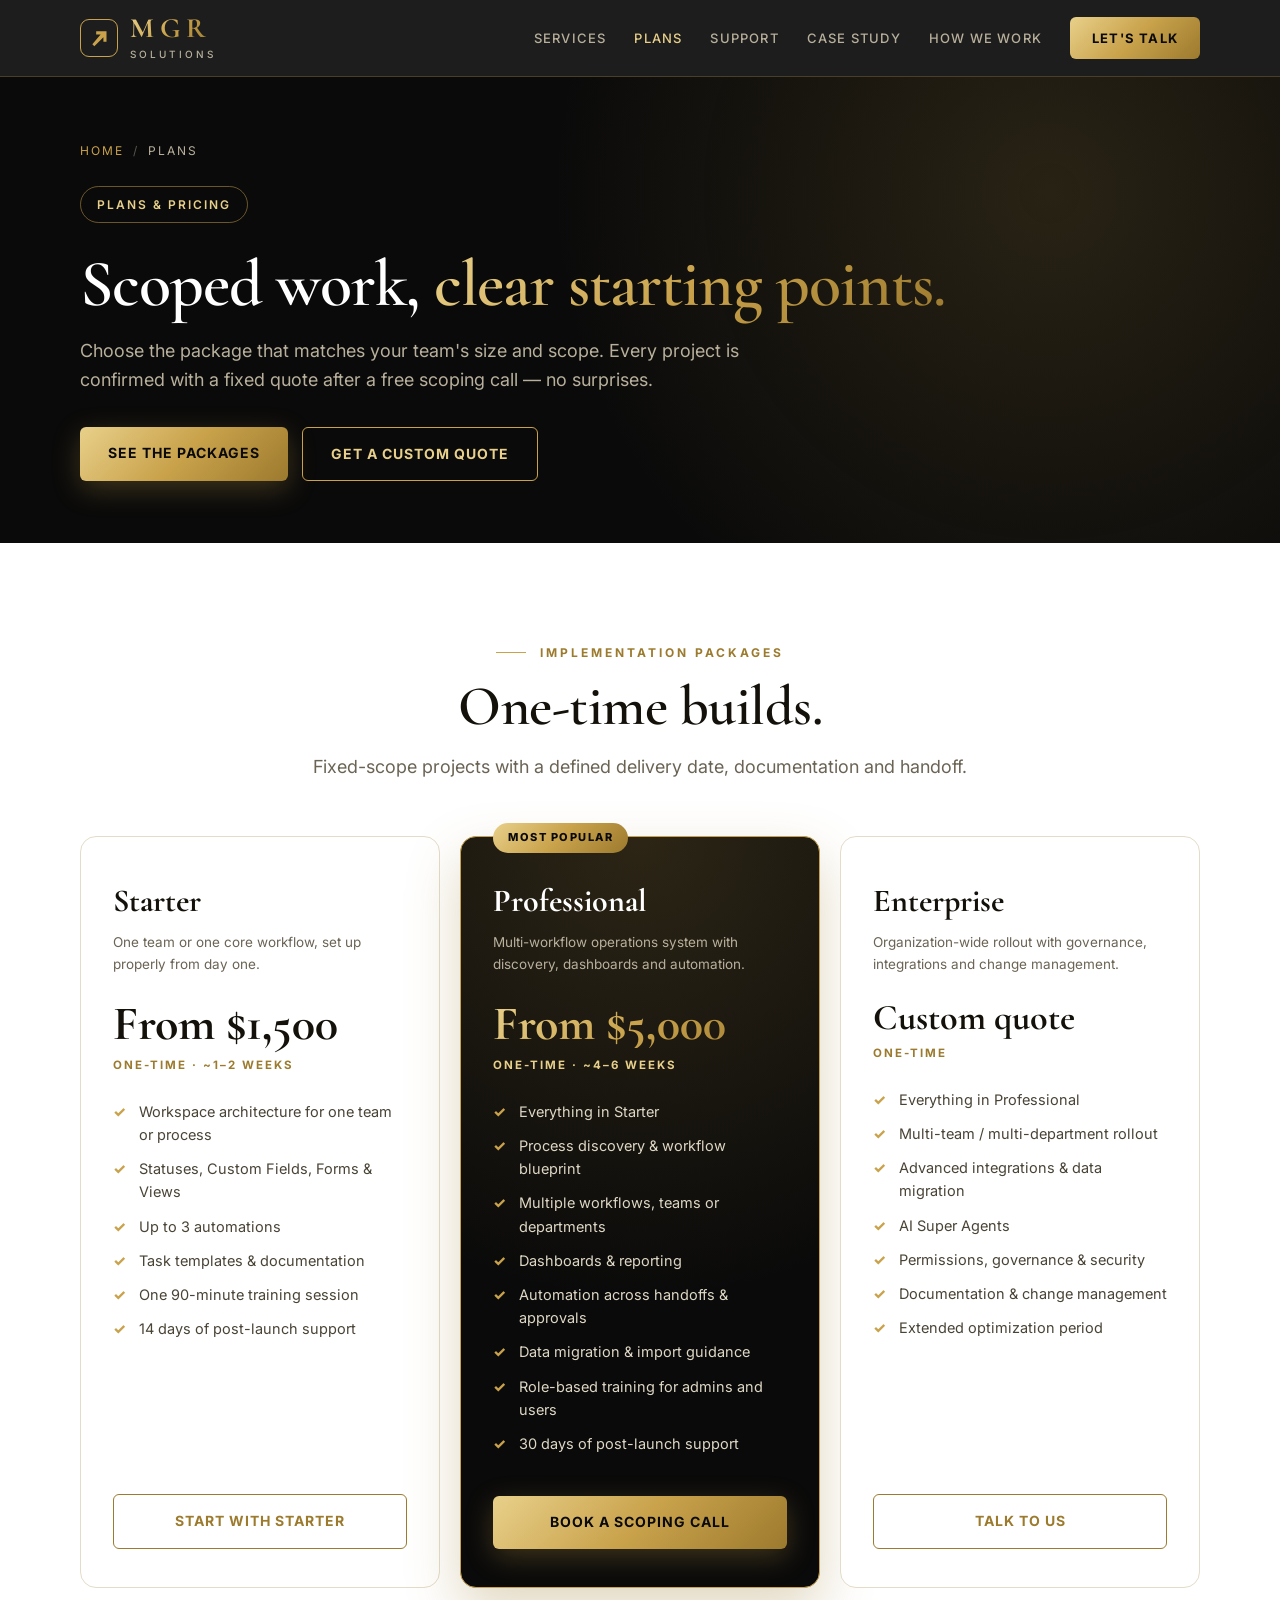
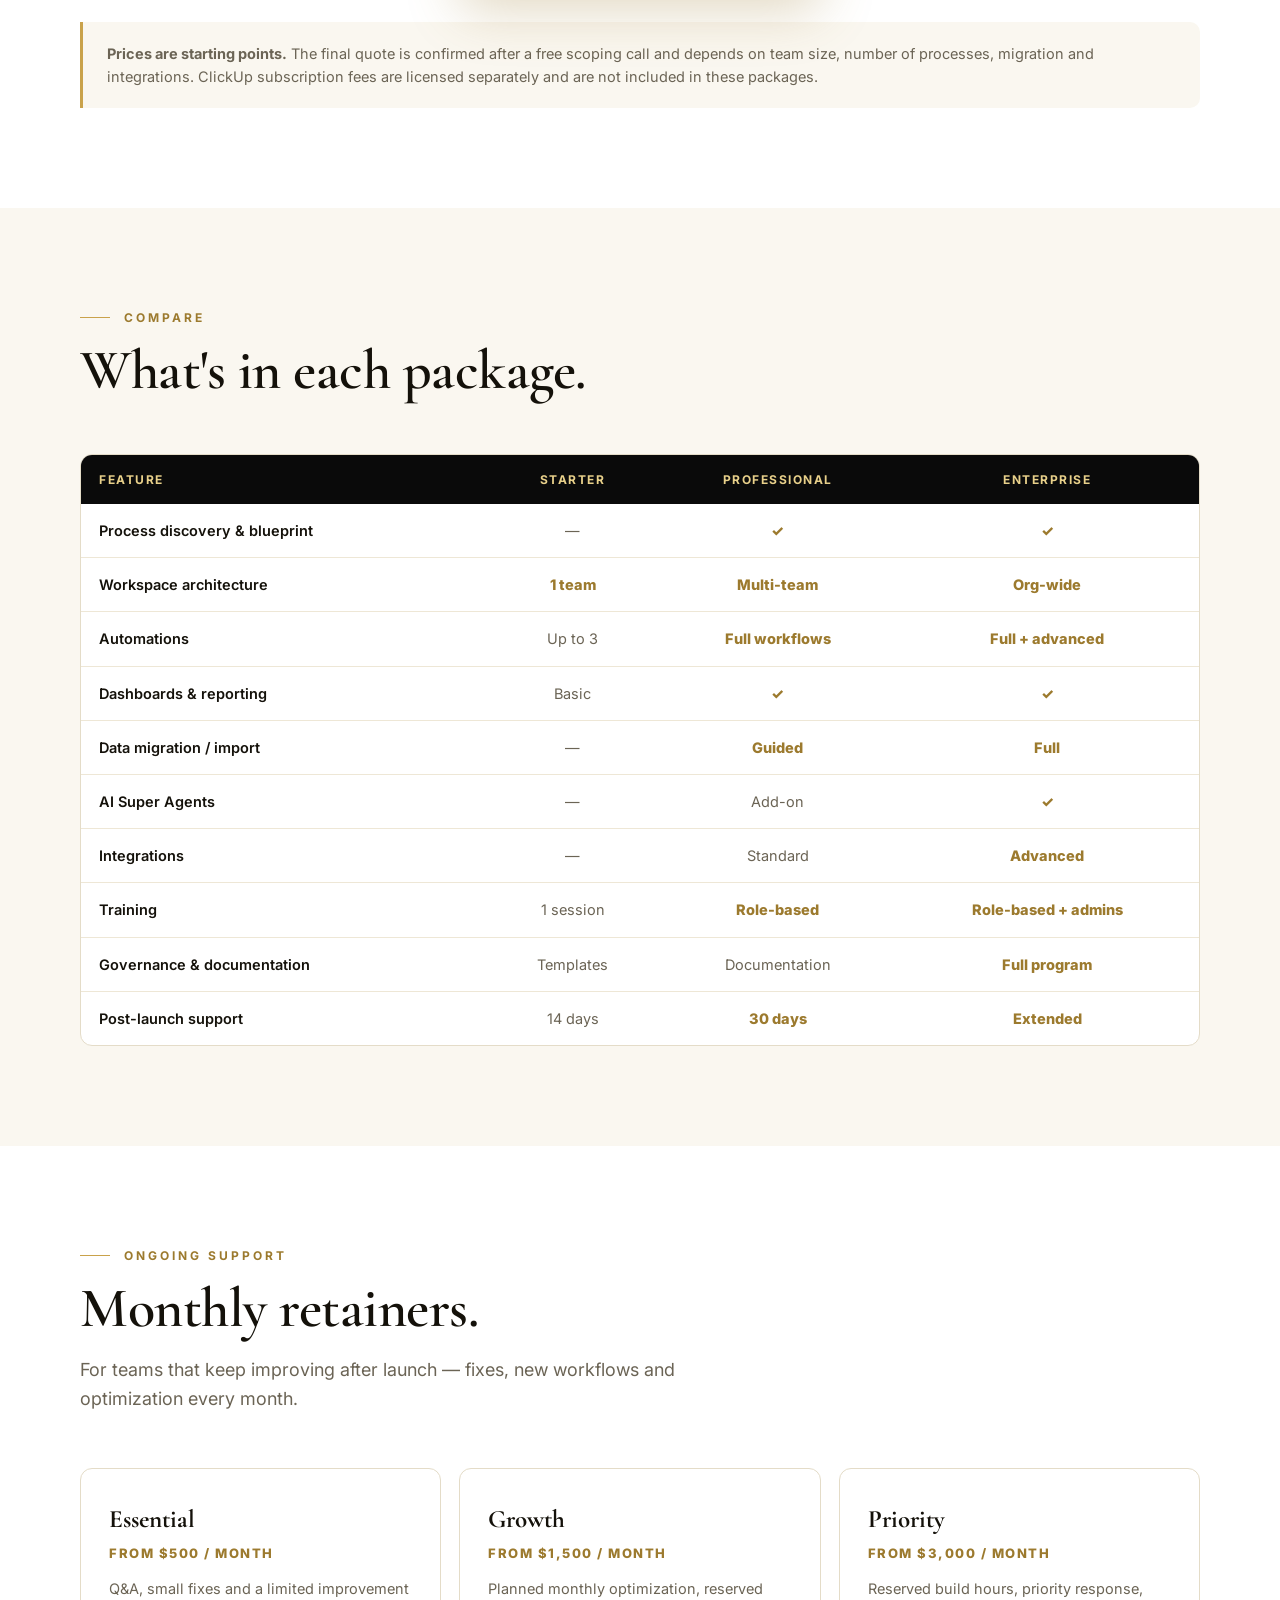
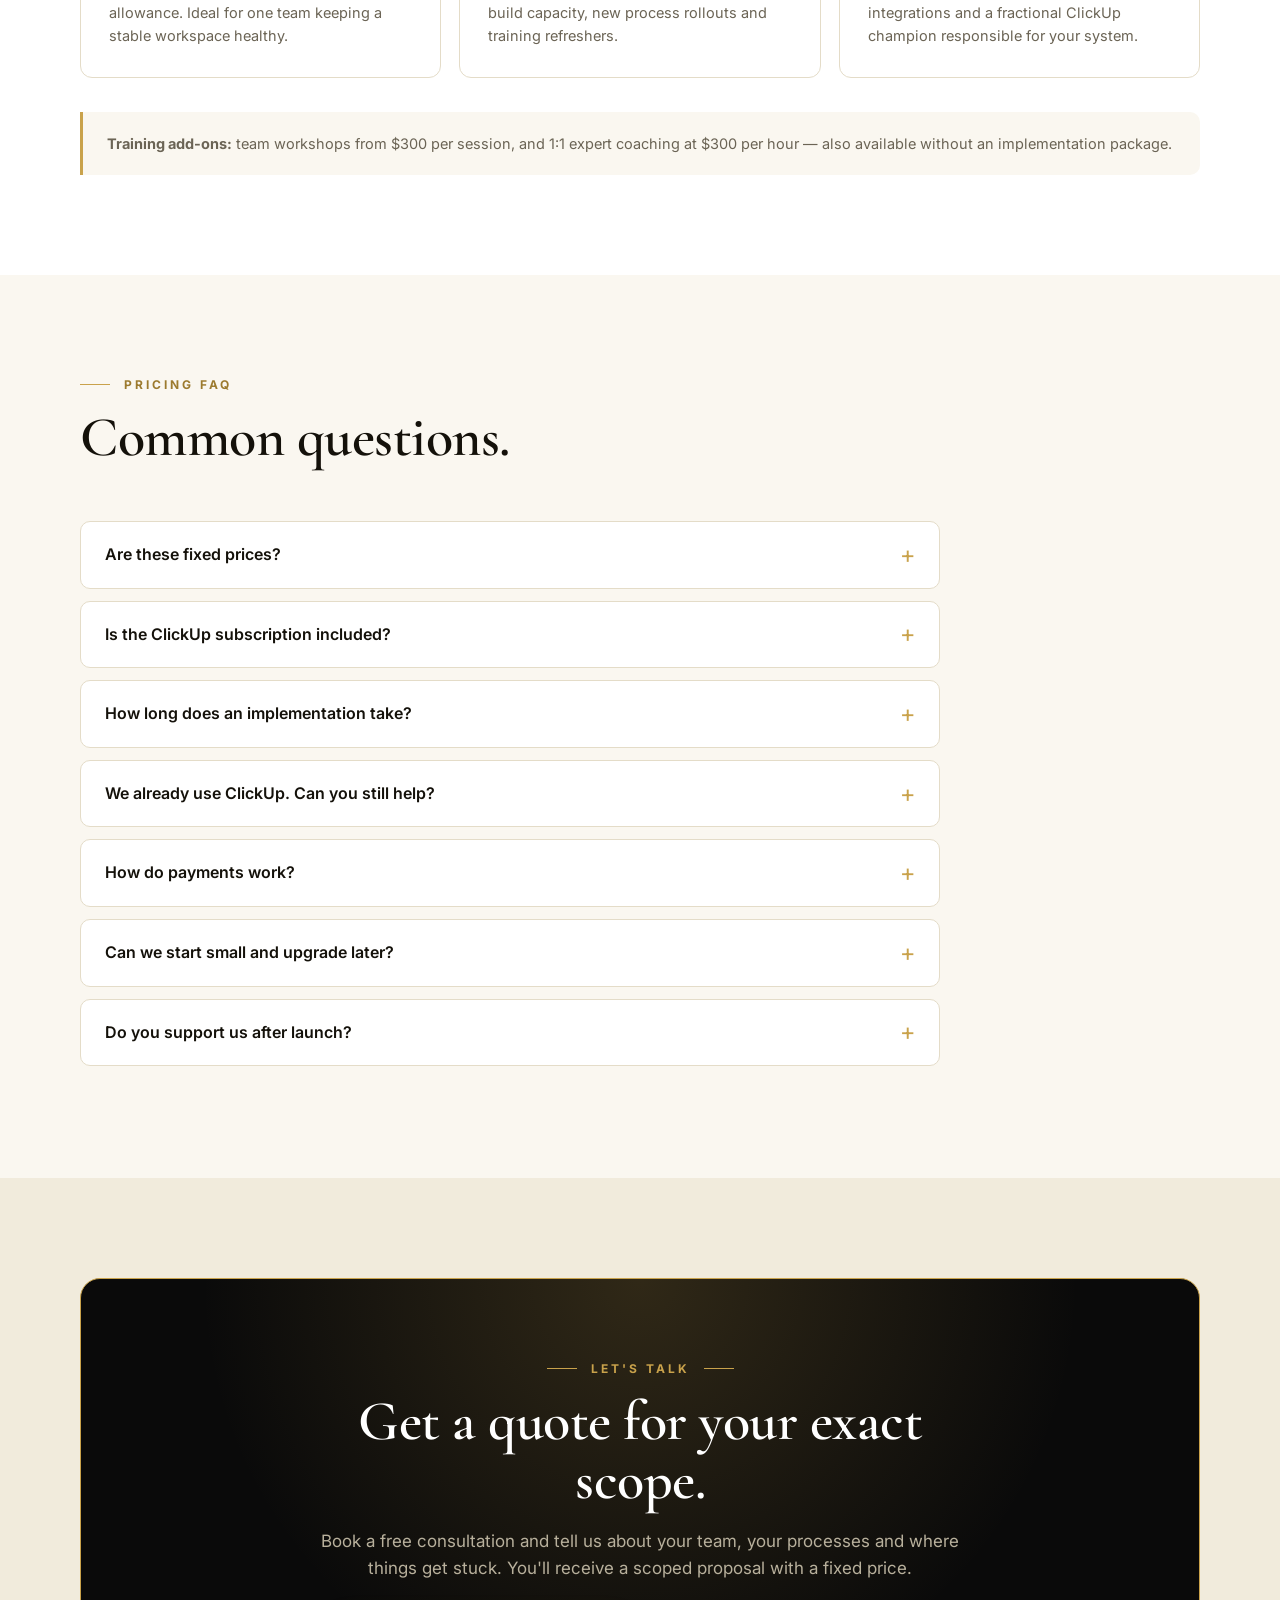
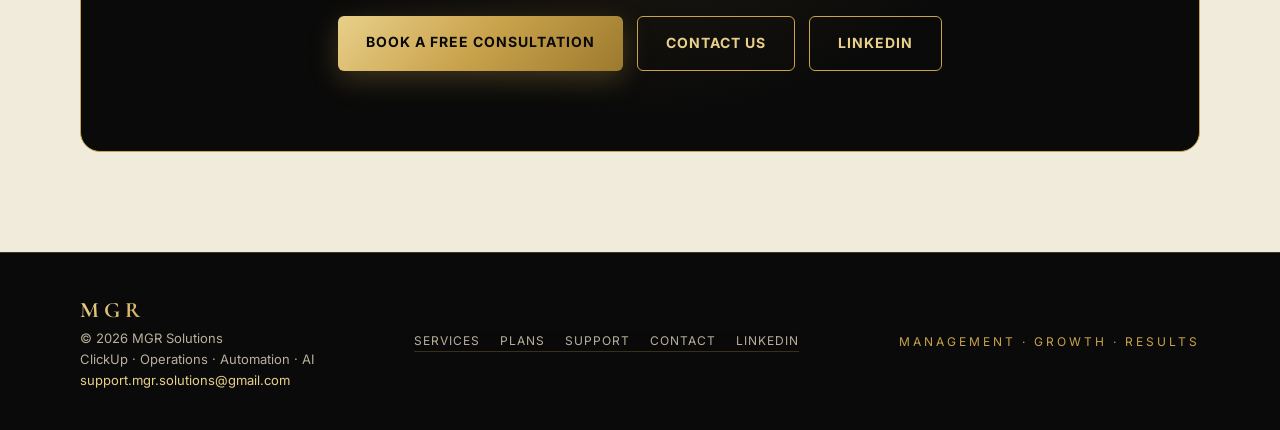
==== commit 0b58a1ce: "Match header arrow to logo mark" ====
--- a/plans.html
+++ b/plans.html
@@ -59,8 +59,8 @@
 
       <a href="index.html" class="logo" aria-label="MGR Solutions home">
         <span class="logo-mark" aria-hidden="true">
-          <svg viewBox="0 0 24 24" fill="none" stroke="#c9a24b" stroke-width="2.2" stroke-linecap="round" stroke-linejoin="round">
-            <path d="M5 19L19 5"/><path d="M9 5h10v10"/>
+          <svg viewBox="0 0 24 24" aria-hidden="true">
+            <path d="M4 19.6 6.4 22 17.3 11.1v5.3H21V4h-12.4v3.7h5.3z"/>
           </svg>
         </span>
         <span class="logo-stack">
--- a/styles.css
+++ b/styles.css
@@ -81,7 +81,7 @@
   justify-content: center;
 }
 
-.logo-mark svg { width: 20px; height: 20px; }
+.logo-mark svg { width: 20px; height: 20px; fill: var(--gold); }
 
 .logo-text {
   font-family: var(--serif);
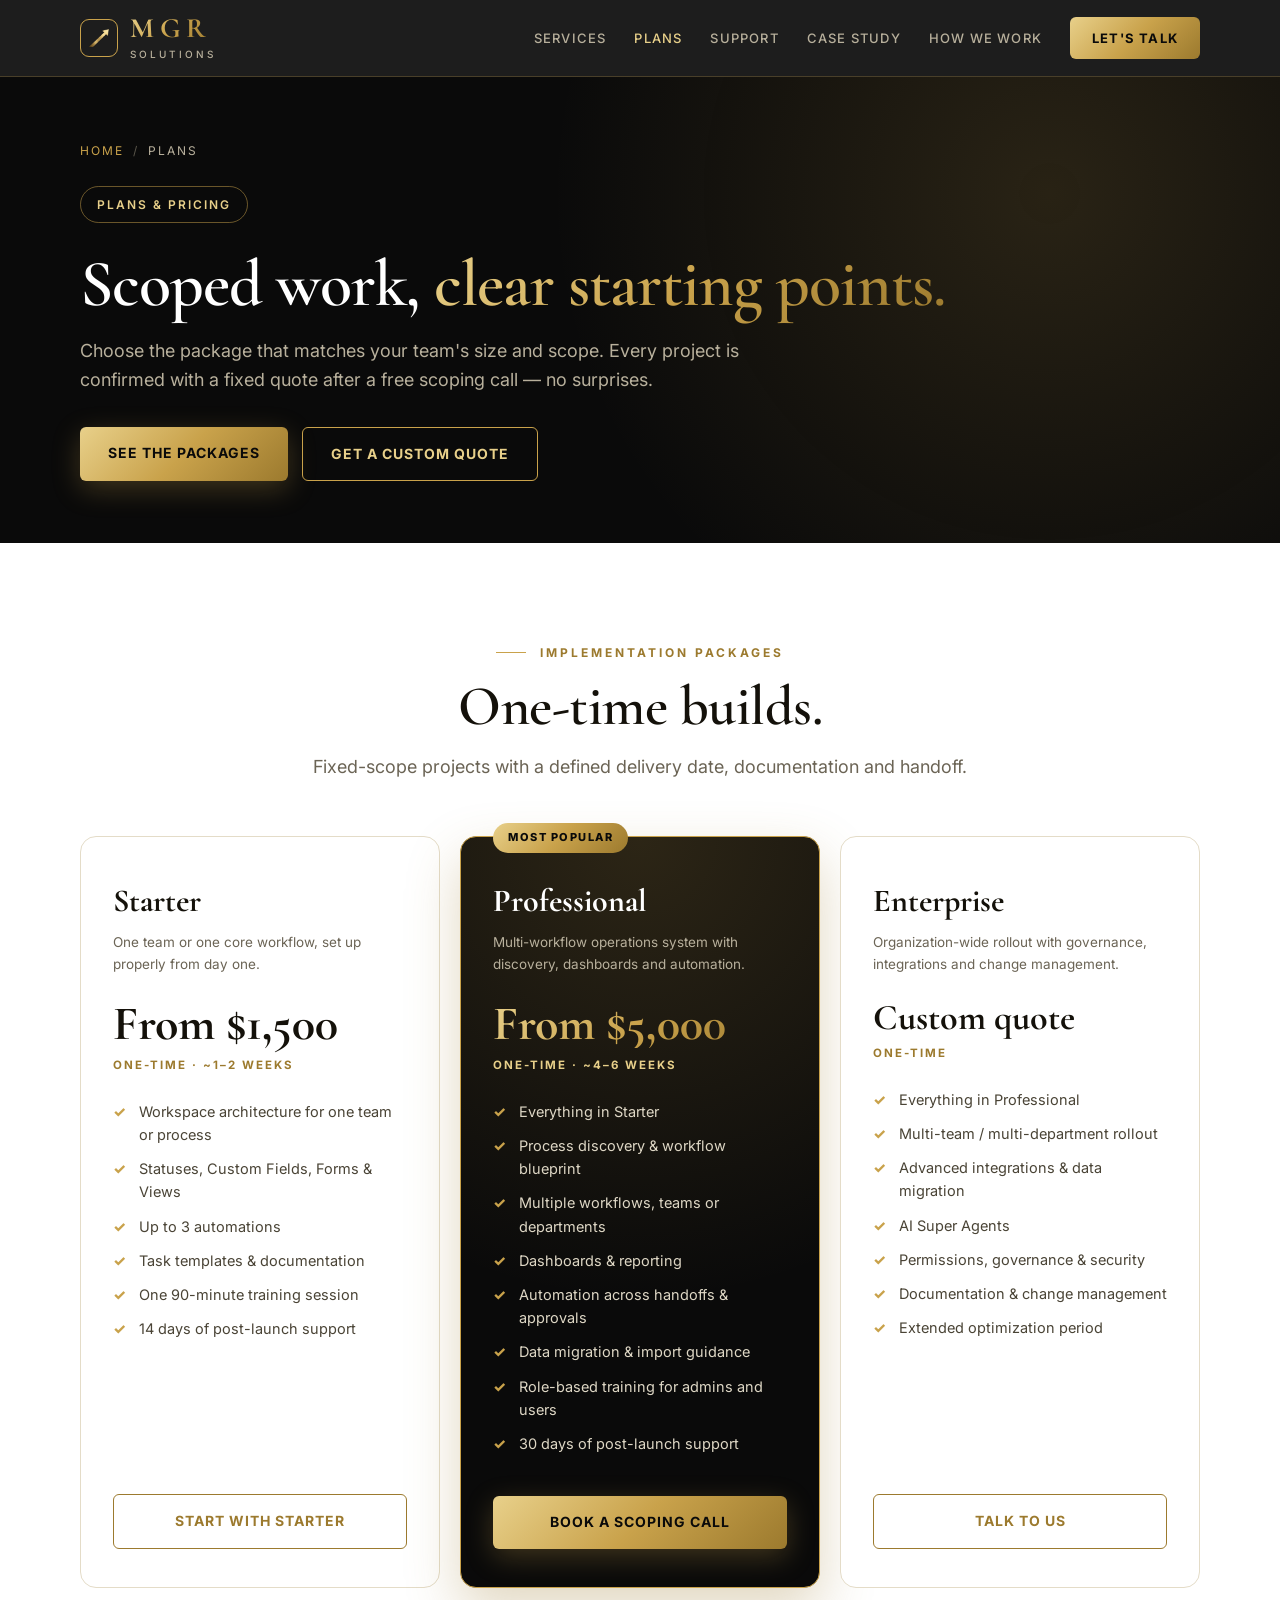
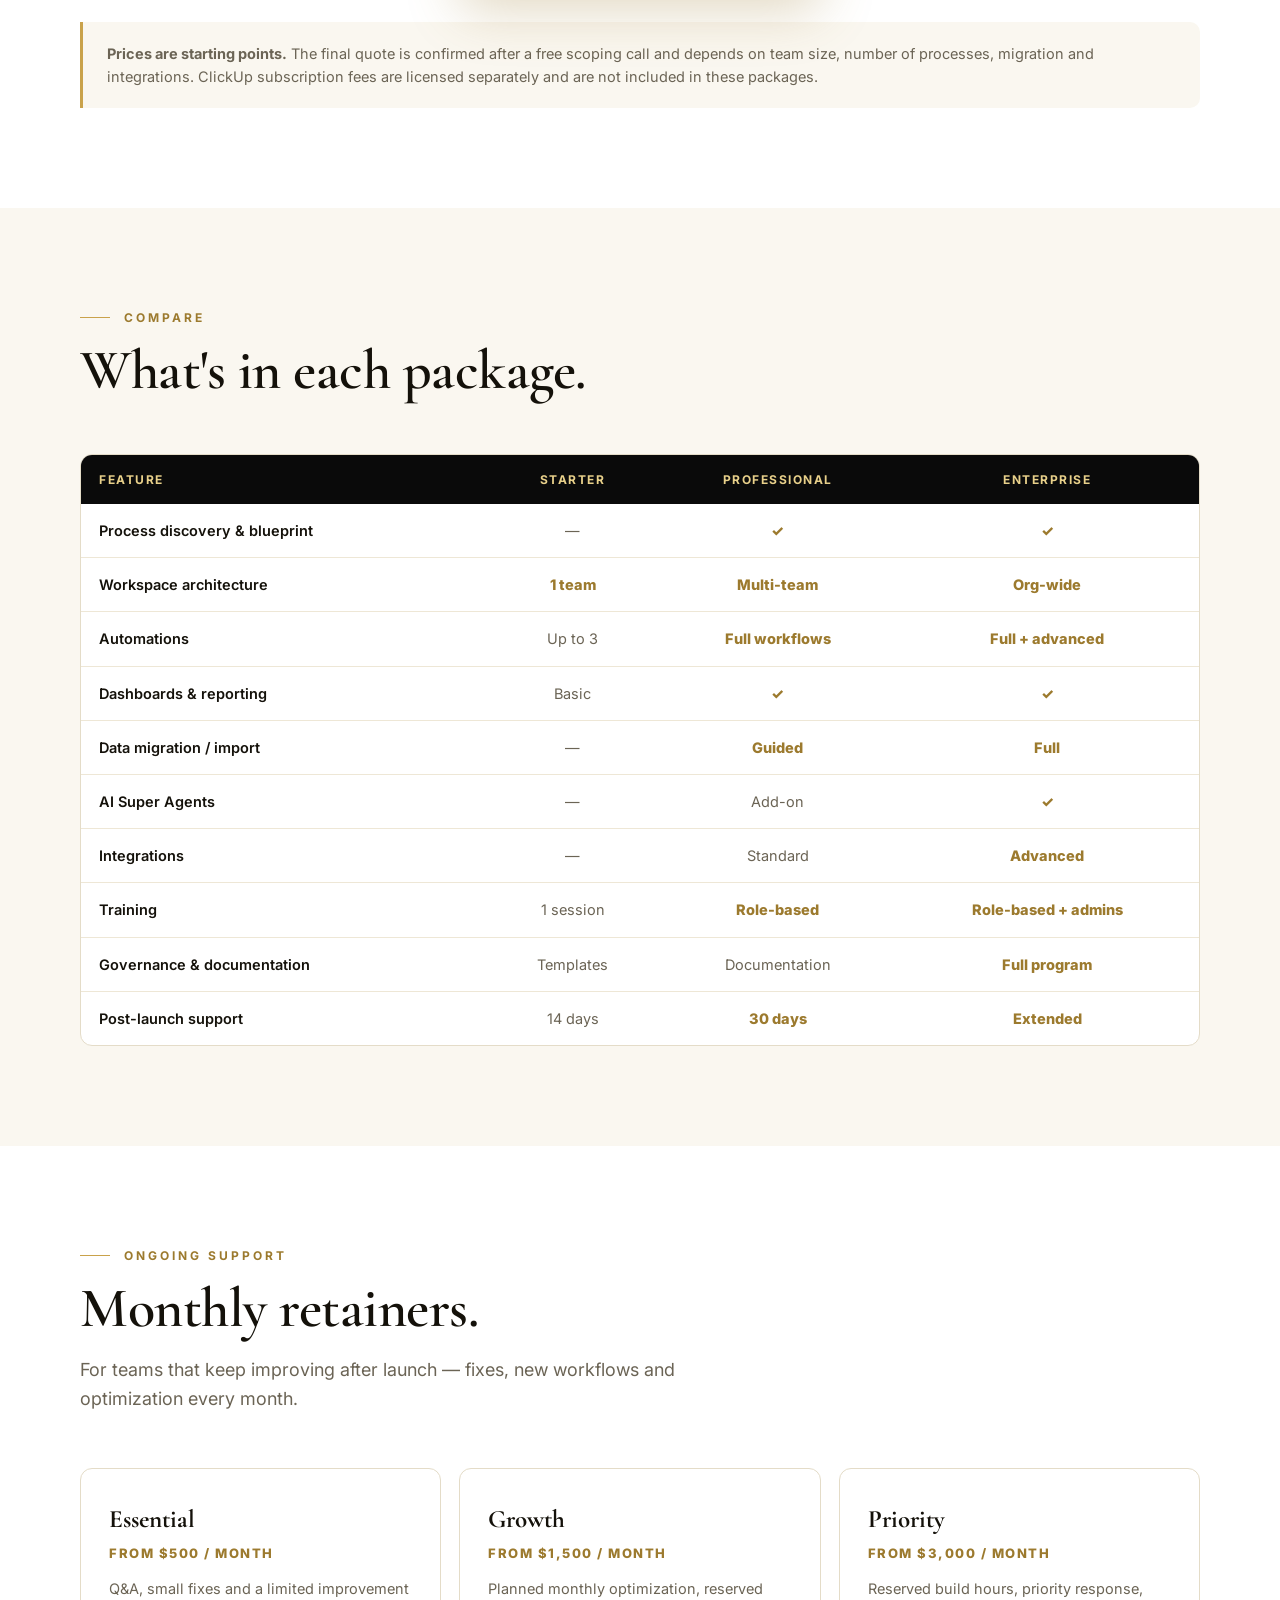
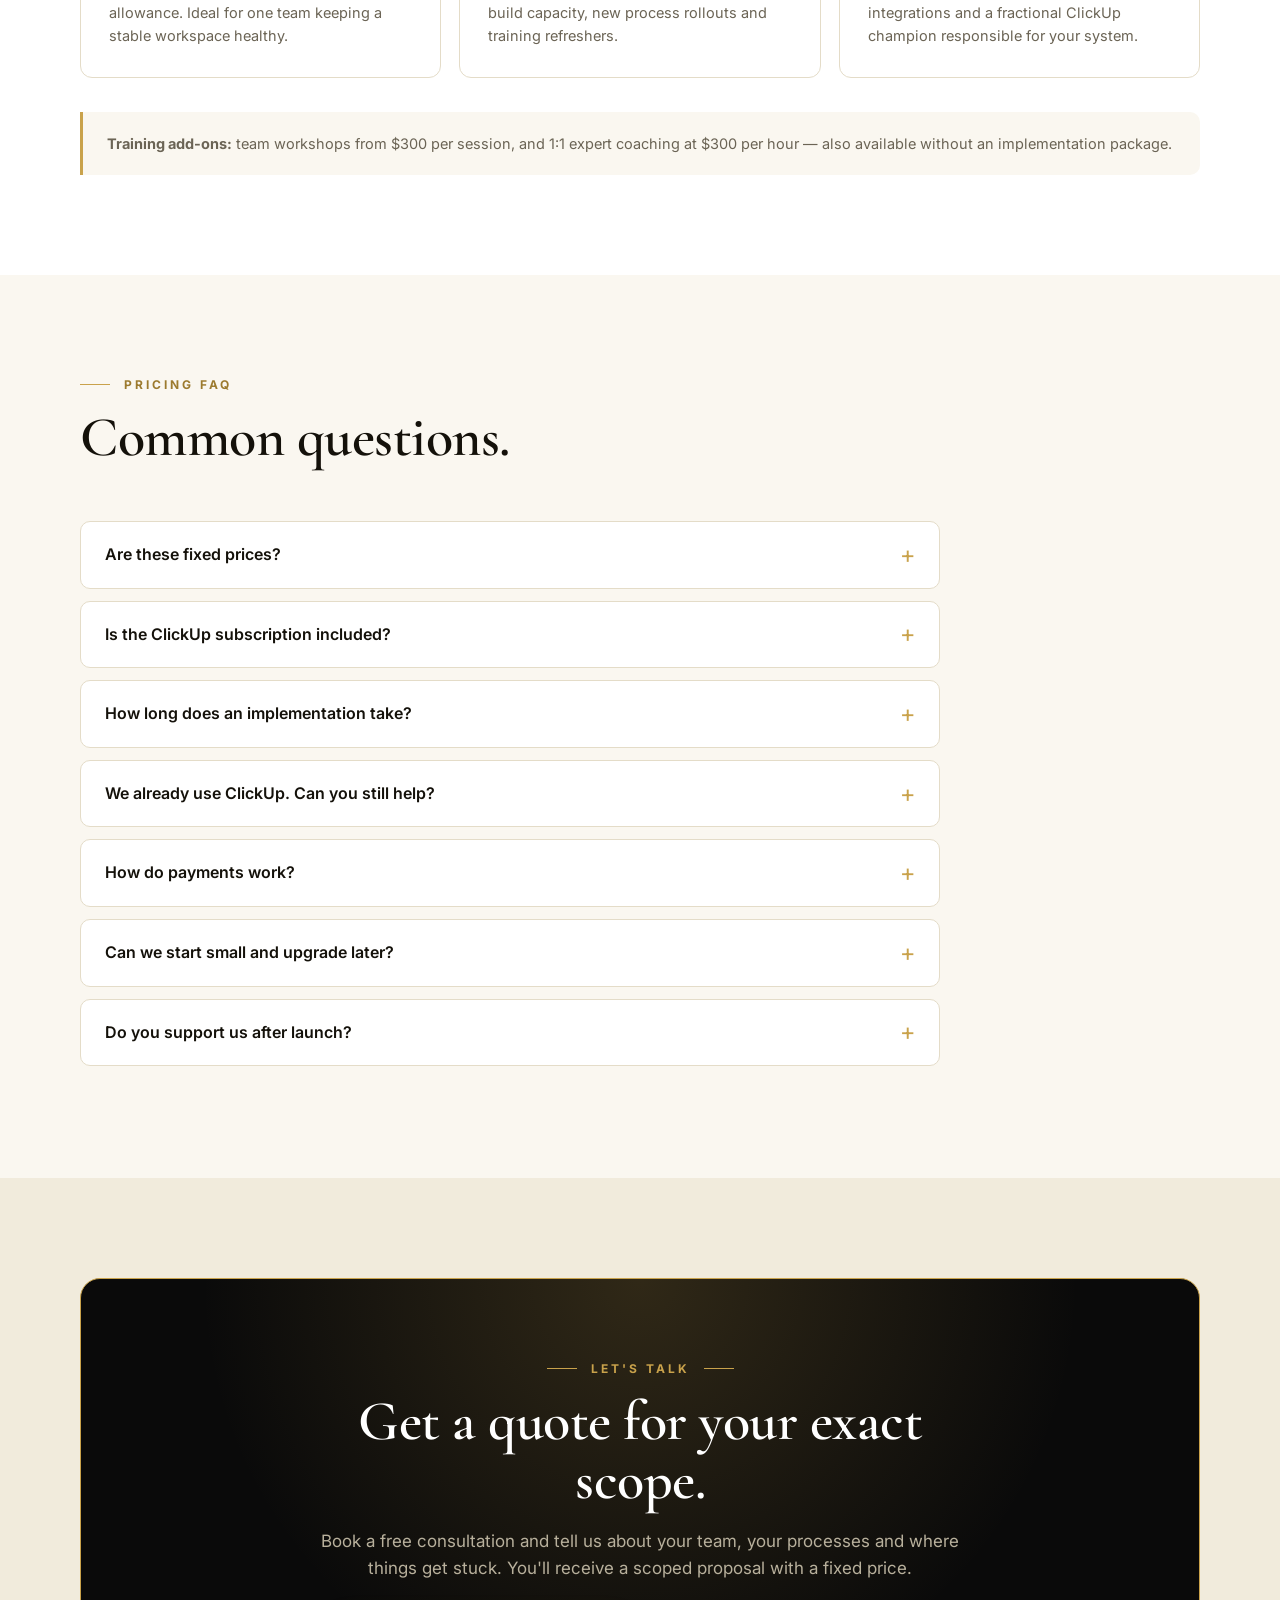
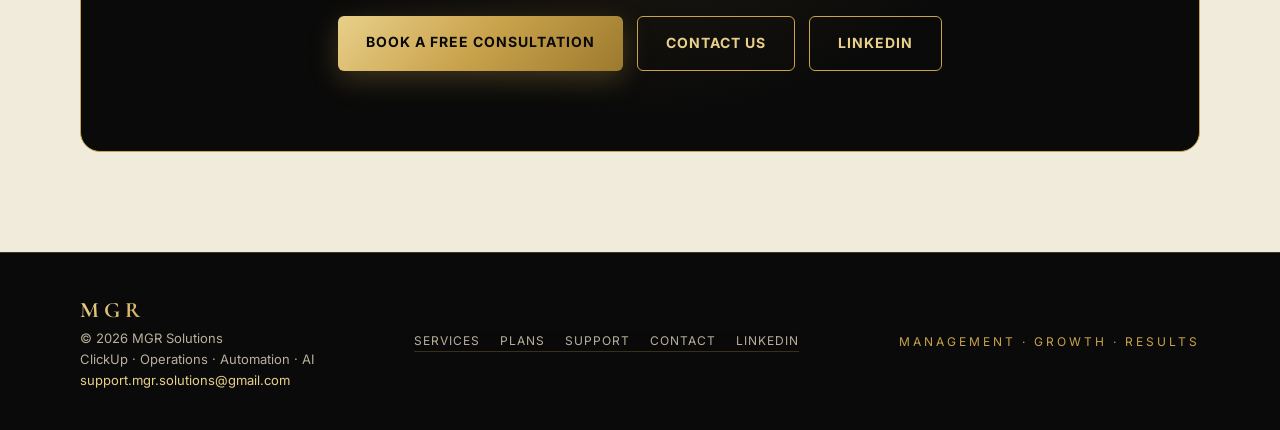
==== commit eb55fdd5: "Use logo arrow artwork in header" ====
--- a/plans.html
+++ b/plans.html
@@ -59,9 +59,7 @@
 
       <a href="index.html" class="logo" aria-label="MGR Solutions home">
         <span class="logo-mark" aria-hidden="true">
-          <svg viewBox="0 0 24 24" aria-hidden="true">
-            <path d="M4 19.6 6.4 22 17.3 11.1v5.3H21V4h-12.4v3.7h5.3z"/>
-          </svg>
+          <img class="logo-arrow" src="arrow-logo.png" alt="">
         </span>
         <span class="logo-stack">
           <span class="logo-text">MGR</span>
--- a/styles.css
+++ b/styles.css
@@ -81,7 +81,7 @@
   justify-content: center;
 }
 
-.logo-mark svg { width: 20px; height: 20px; fill: var(--gold); }
+.logo-arrow { width: 20px; height: 20px; object-fit: contain; }
 
 .logo-text {
   font-family: var(--serif);
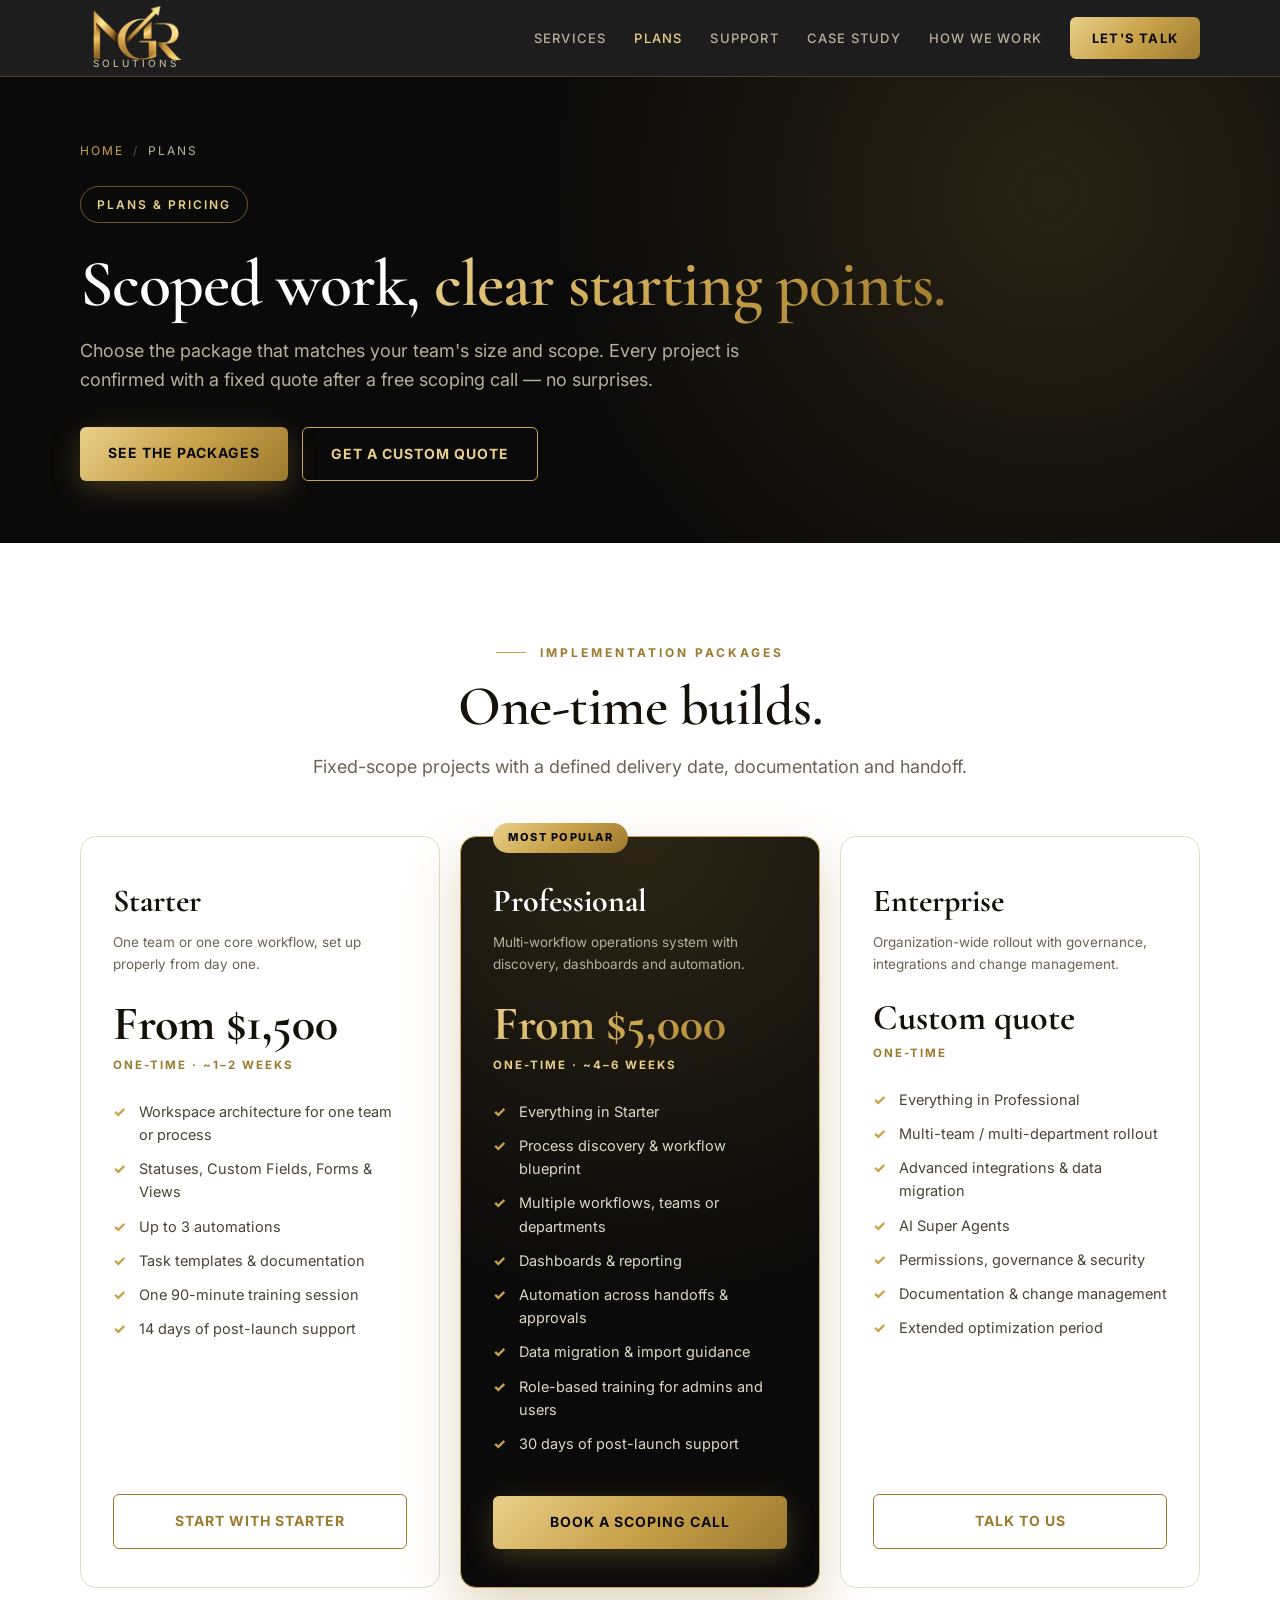
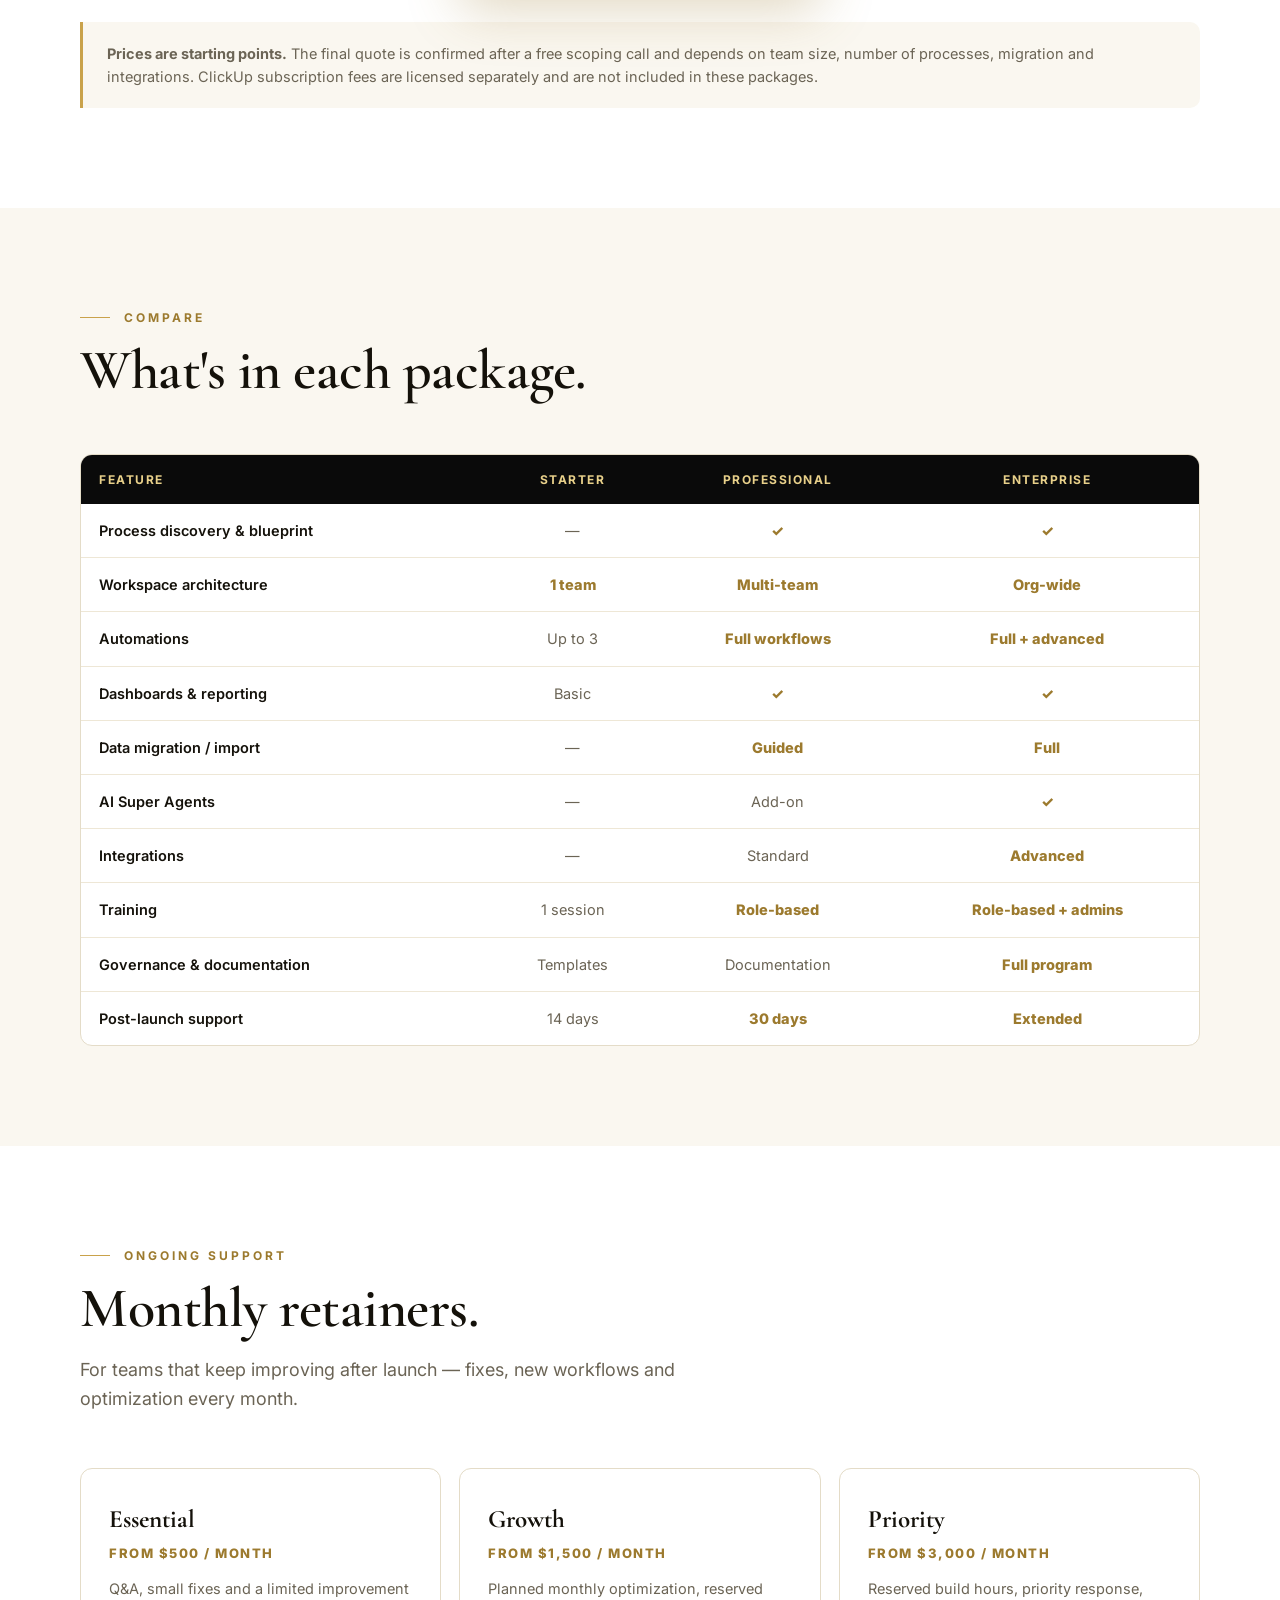
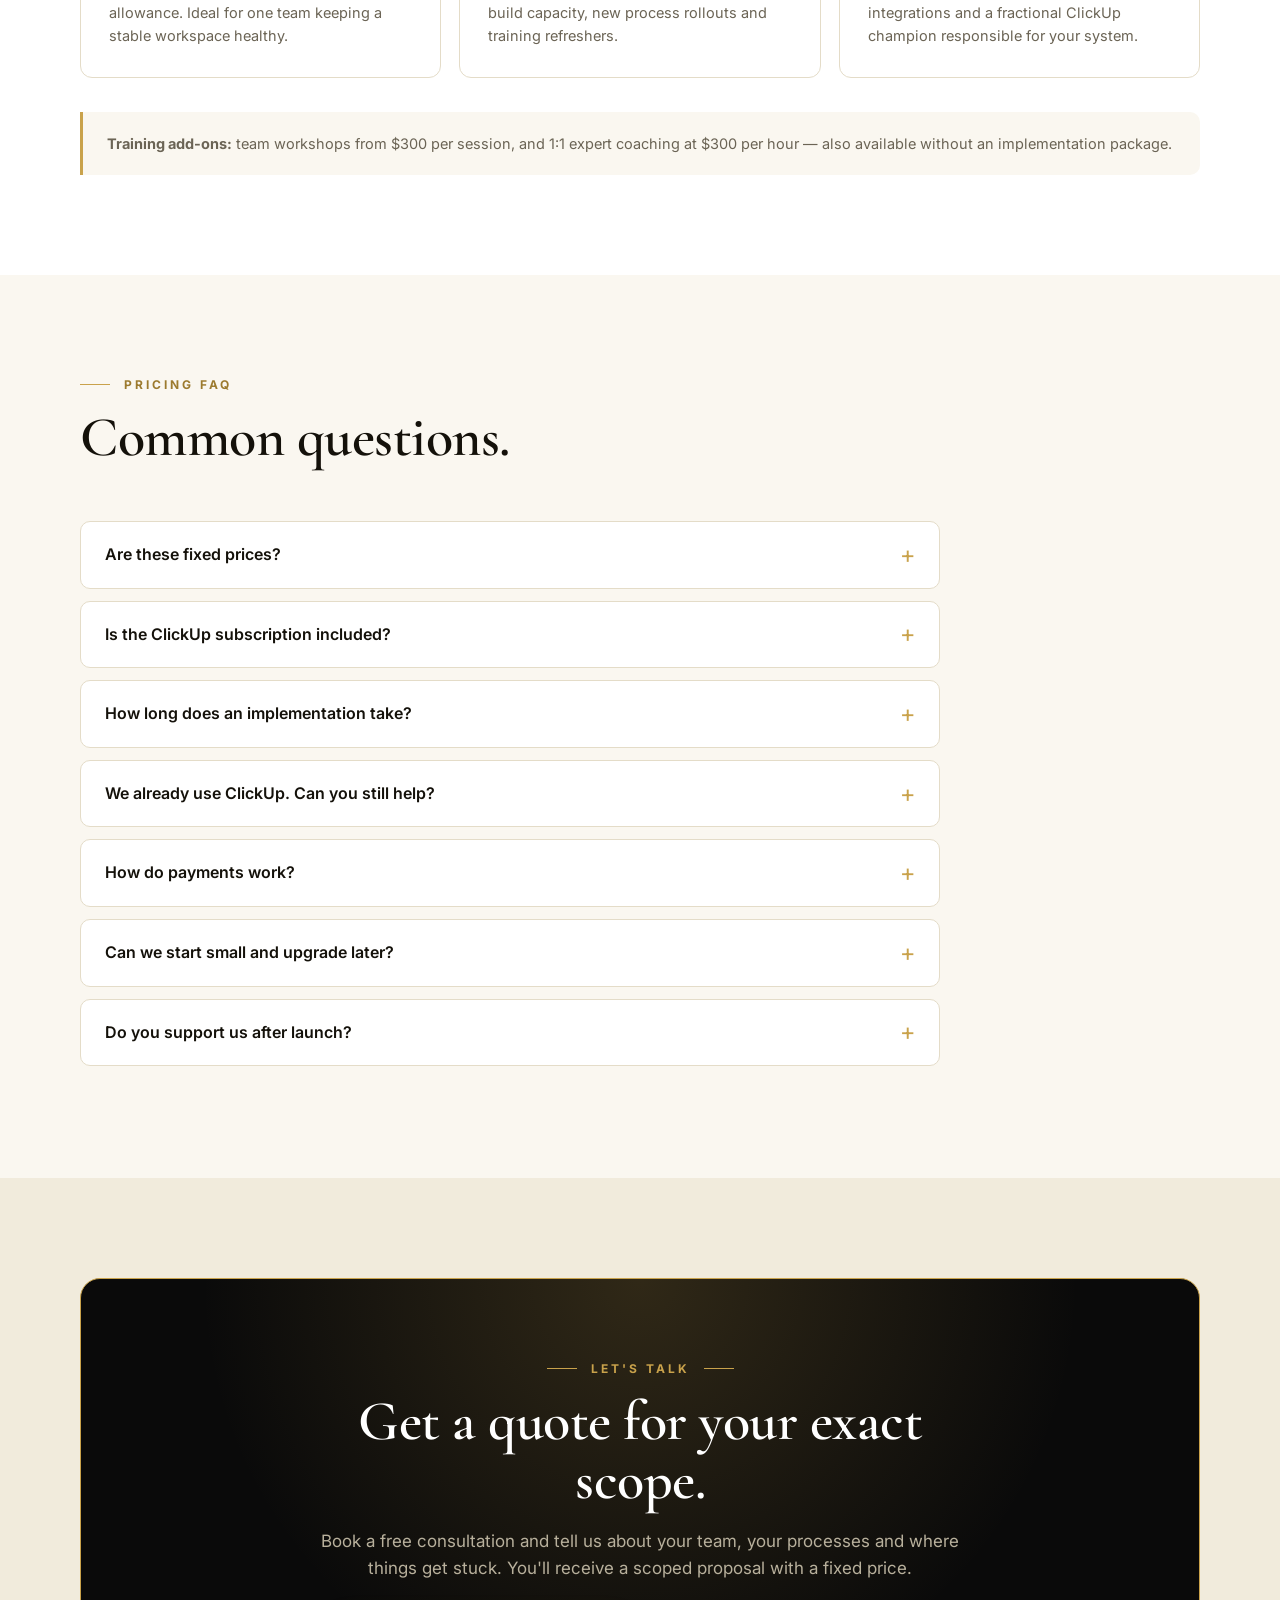
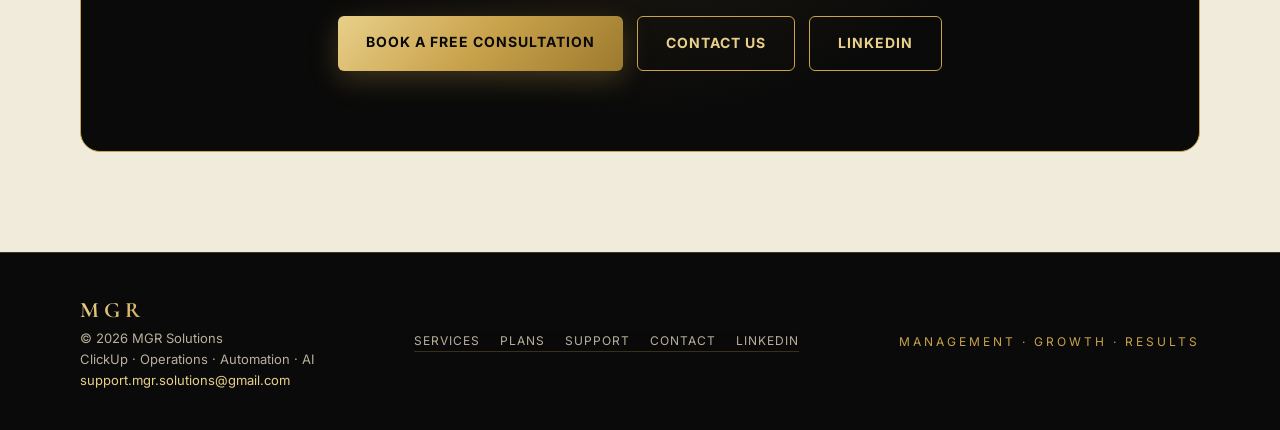
==== commit 826928e2: "Use cropped MGR monogram in header" ====
--- a/plans.html
+++ b/plans.html
@@ -58,11 +58,8 @@
     <div class="container nav-inner">
 
       <a href="index.html" class="logo" aria-label="MGR Solutions home">
-        <span class="logo-mark" aria-hidden="true">
-          <img class="logo-arrow" src="arrow-logo.png" alt="">
-        </span>
         <span class="logo-stack">
-          <span class="logo-text">MGR</span>
+          <img class="logo-monogram" src="logo-monogram.png" alt="">
           <span class="logo-sub">Solutions</span>
         </span>
       </a>
--- a/styles.css
+++ b/styles.css
@@ -68,47 +68,24 @@
 .logo {
   display: flex;
   align-items: center;
-  gap: 12px;
-}
-
-.logo-mark {
-  width: 38px;
-  height: 38px;
-  border: 1px solid var(--gold);
-  border-radius: 9px;
-  display: flex;
-  align-items: center;
-  justify-content: center;
-}
-
-.logo-arrow { width: 20px; height: 20px; object-fit: contain; }
-
-.logo-text {
-  font-family: var(--serif);
-  font-size: 28px;
-  font-weight: 700;
-  letter-spacing: 6px;
-  line-height: 1;
-  background: var(--gold-gradient);
-  -webkit-background-clip: text;
-  background-clip: text;
-  -webkit-text-fill-color: transparent;
-}
+}
+
+.logo-monogram { display: block; width: 112px; height: auto; }
 
 .logo-sub {
   font-size: 10px;
   letter-spacing: 3px;
   text-transform: uppercase;
   color: var(--muted-light);
-  margin-top: 4px;
+  margin-top: -6px;
   display: block;
   -webkit-text-fill-color: var(--muted-light);
   font-family: var(--sans);
   font-weight: 500;
-  letter-spacing: 3px;
-}
-
-.logo-stack { display: flex; flex-direction: column; }
+  text-align: center;
+}
+
+.logo-stack { display: flex; flex-direction: column; align-items: center; }
 
 .nav-links {
   display: flex;
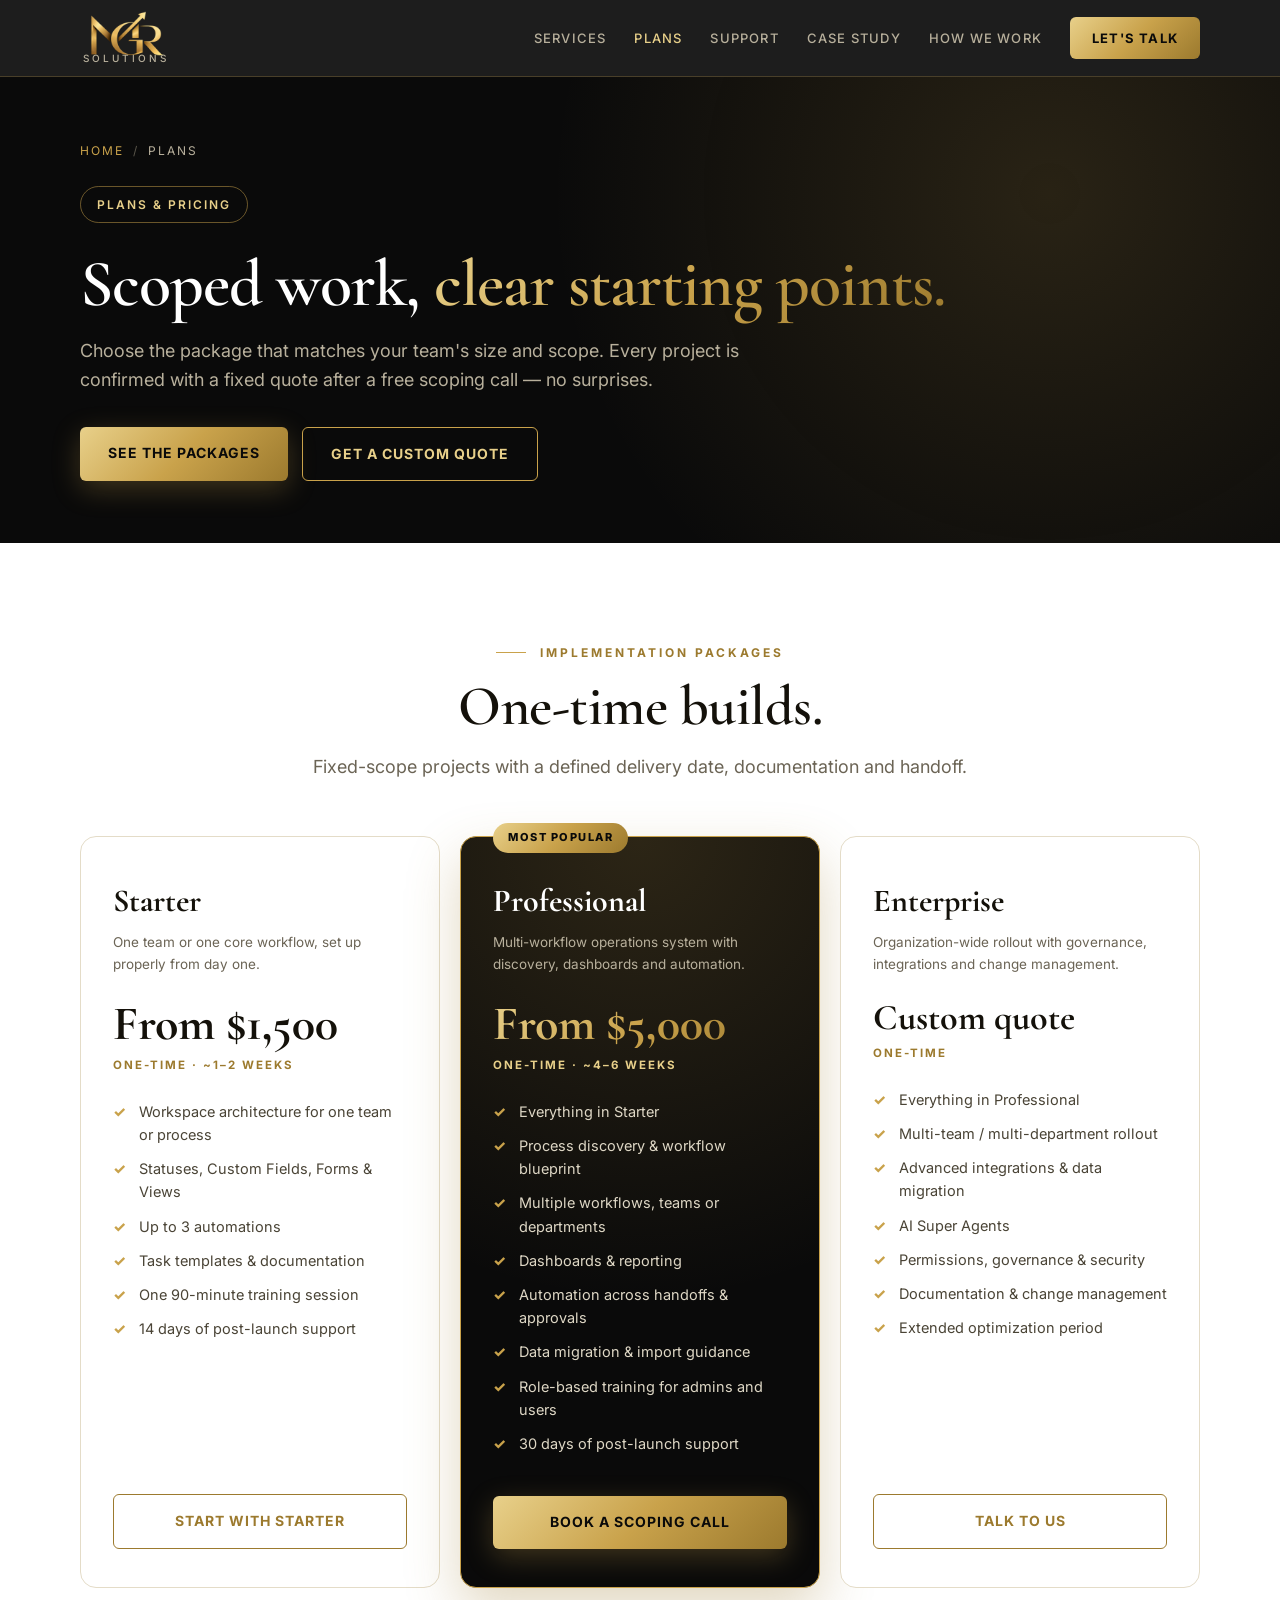
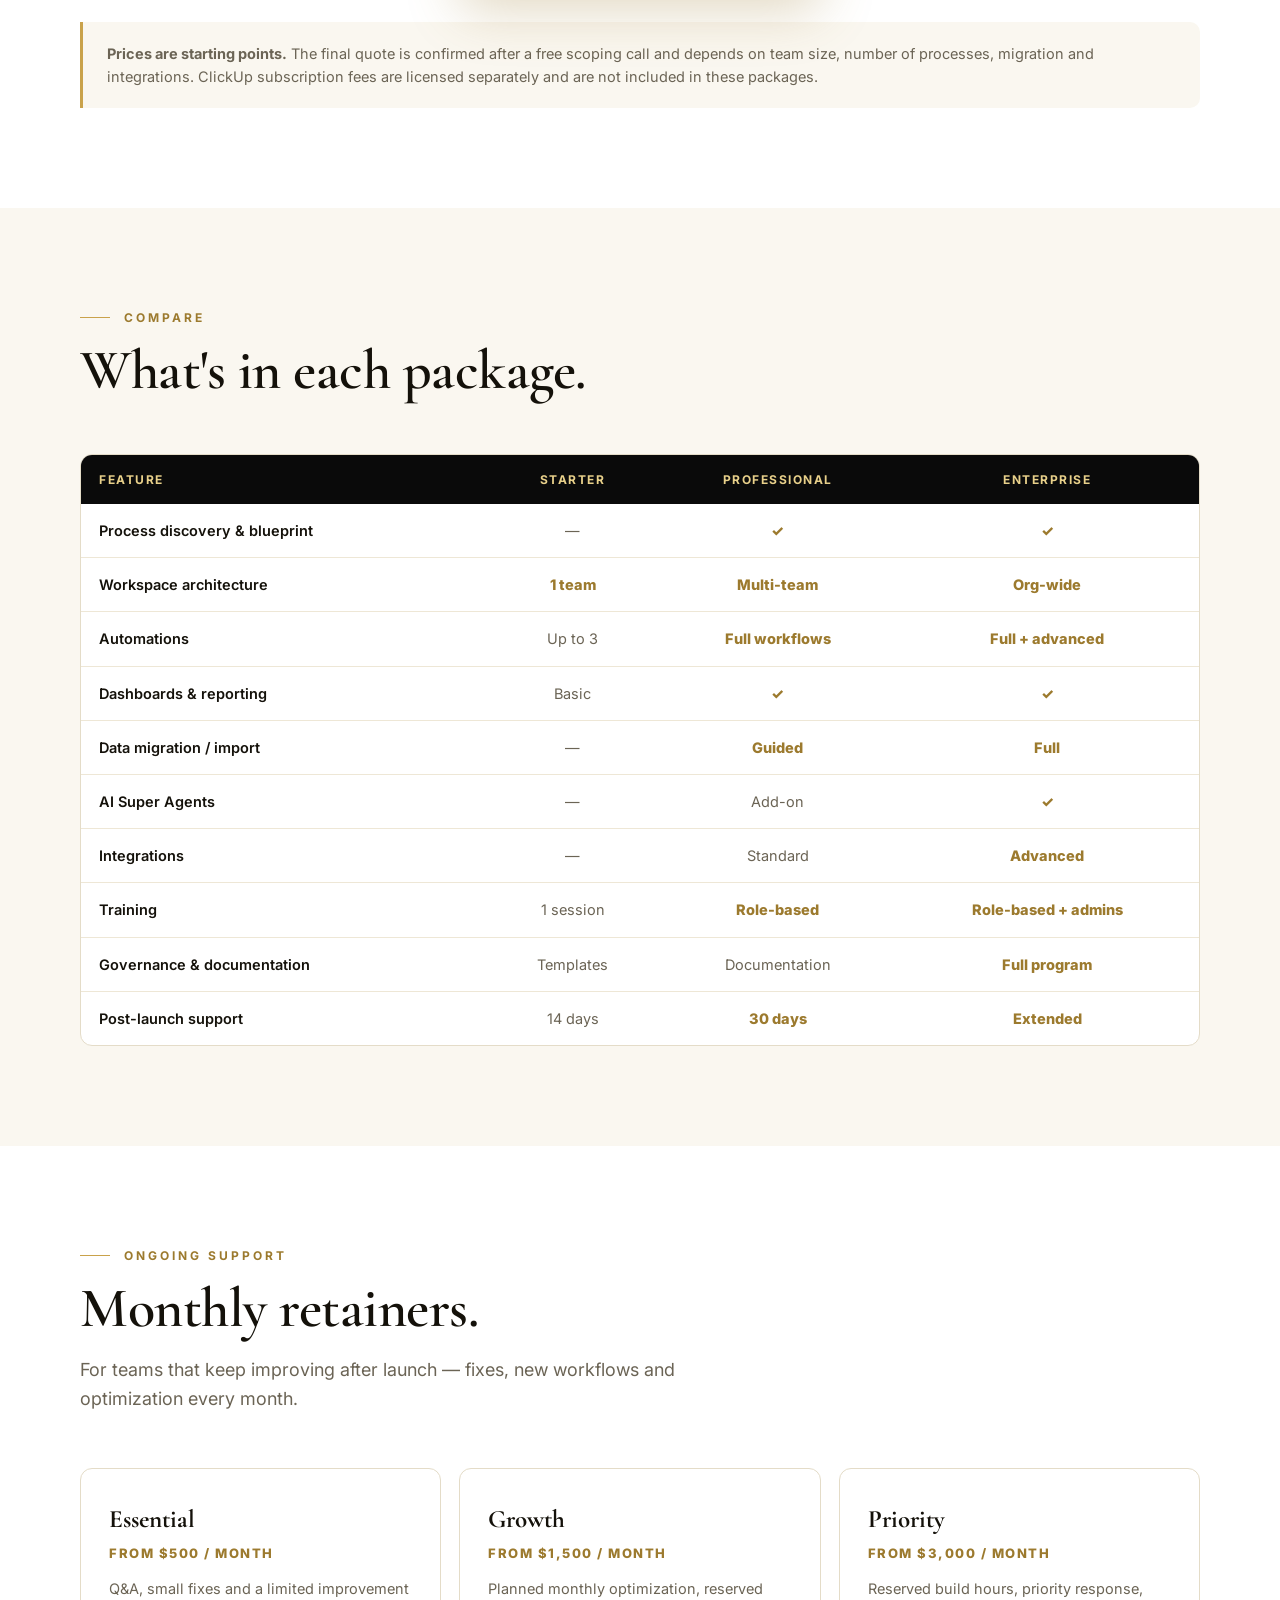
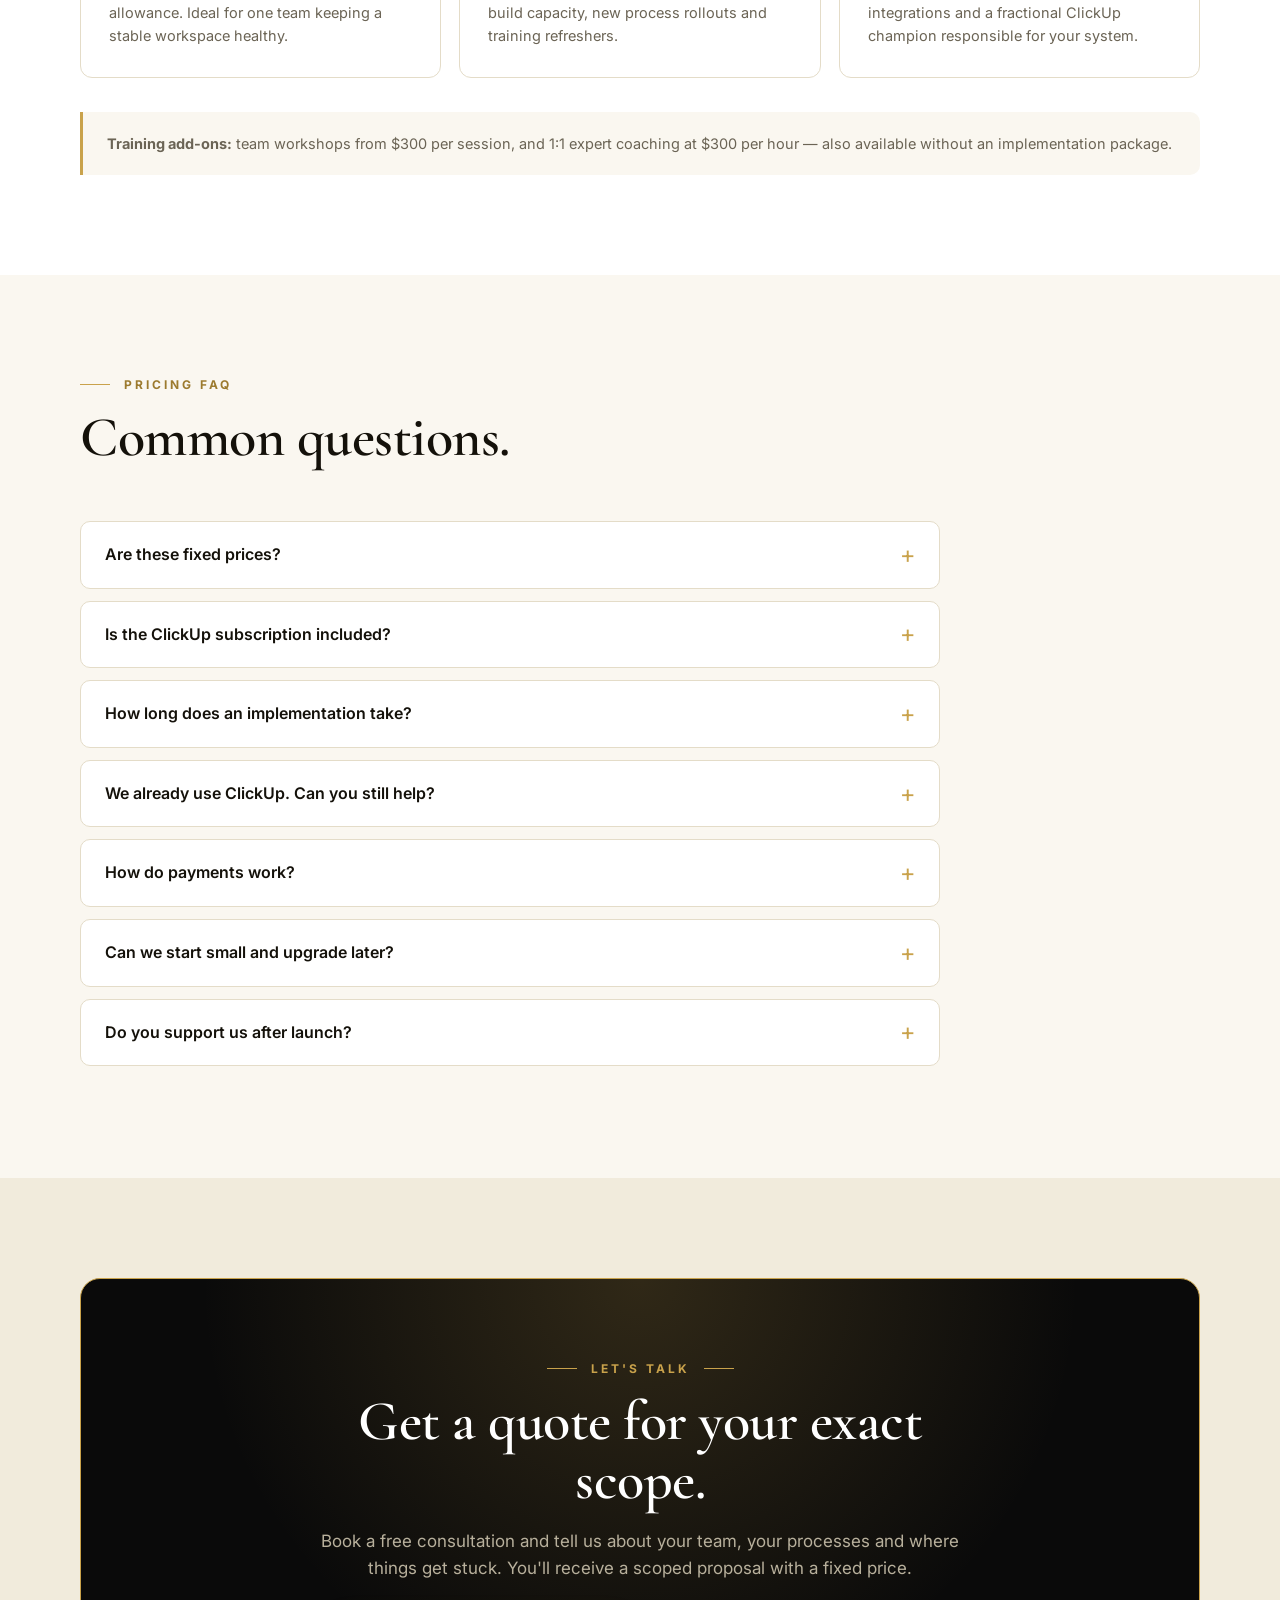
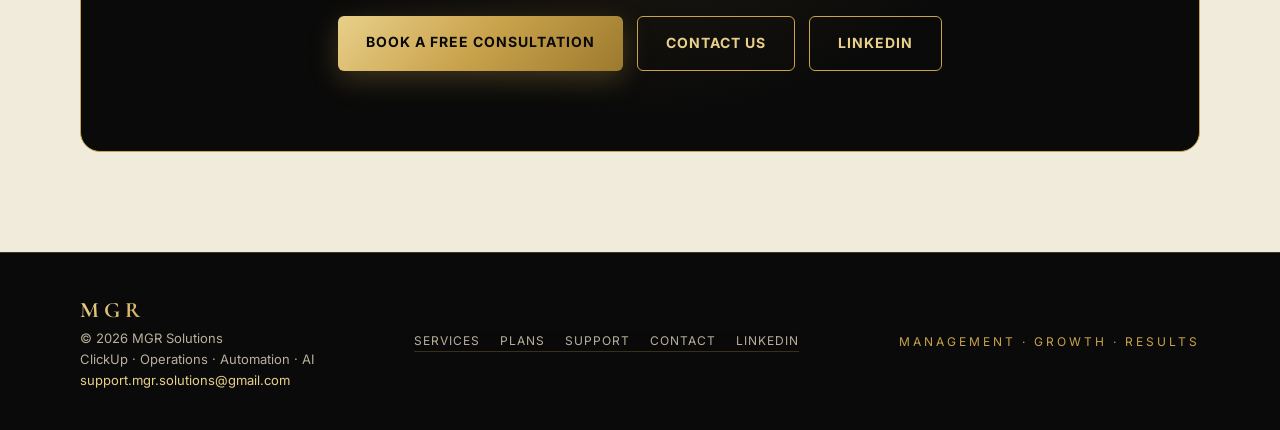
==== commit 6a944d79: "Constrain header monogram size" ====
--- a/plans.html
+++ b/plans.html
@@ -36,7 +36,7 @@
   <link rel="preconnect" href="https://fonts.gstatic.com" crossorigin>
   <link href="https://fonts.googleapis.com/css2?family=Cormorant+Garamond:wght@500;600;700&family=Inter:wght@400;500;600;700;800&display=swap" rel="stylesheet">
 
-  <link rel="stylesheet" href="styles.css">
+  <link rel="stylesheet" href="styles.css?v=4">
 
   <!-- Structured data: page breadcrumb (packages themselves are services, not products) -->
   <script type="application/ld+json">
@@ -59,7 +59,7 @@
 
       <a href="index.html" class="logo" aria-label="MGR Solutions home">
         <span class="logo-stack">
-          <img class="logo-monogram" src="logo-monogram.png" alt="">
+          <img class="logo-monogram" src="logo-monogram.png" alt="" width="92" height="45">
           <span class="logo-sub">Solutions</span>
         </span>
       </a>
--- a/styles.css
+++ b/styles.css
@@ -70,7 +70,7 @@
   align-items: center;
 }
 
-.logo-monogram { display: block; width: 112px; height: auto; }
+.logo-monogram { display: block; width: 92px; height: 45px; object-fit: contain; }
 
 .logo-sub {
   font-size: 10px;
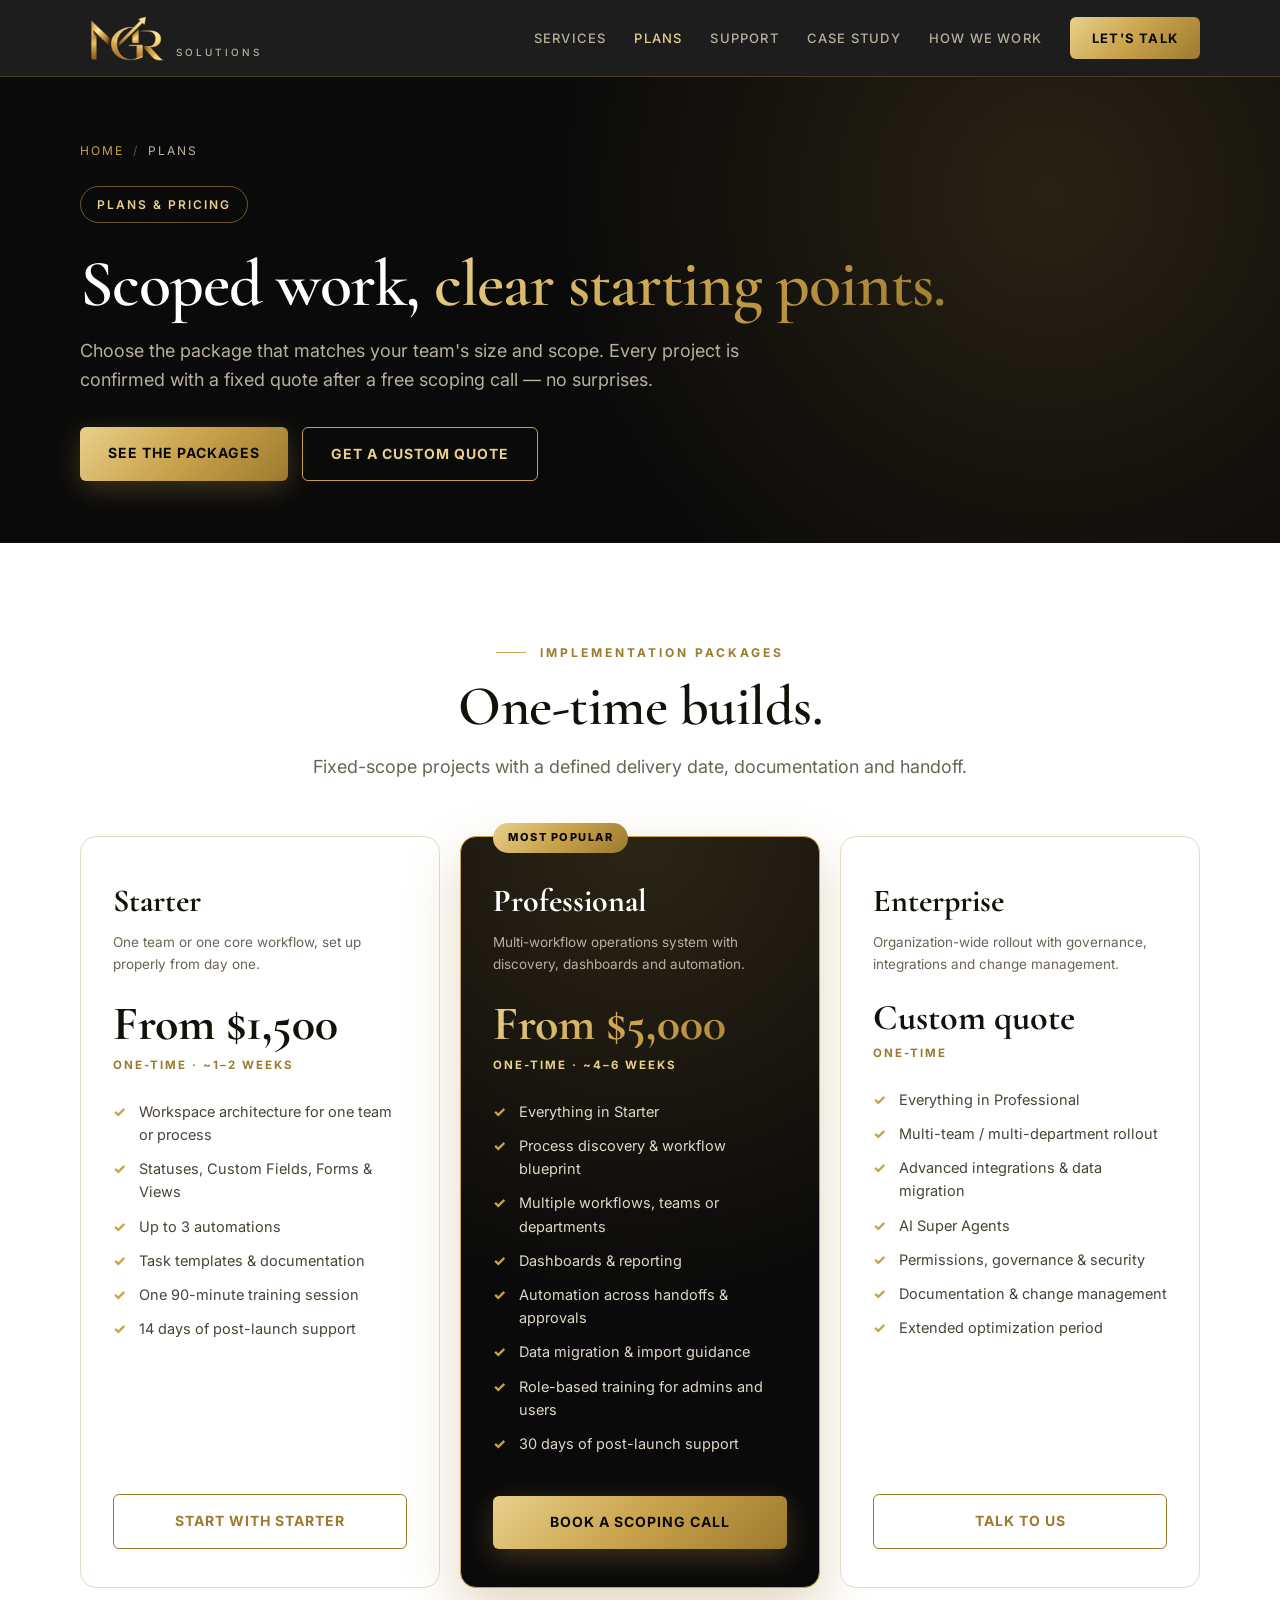
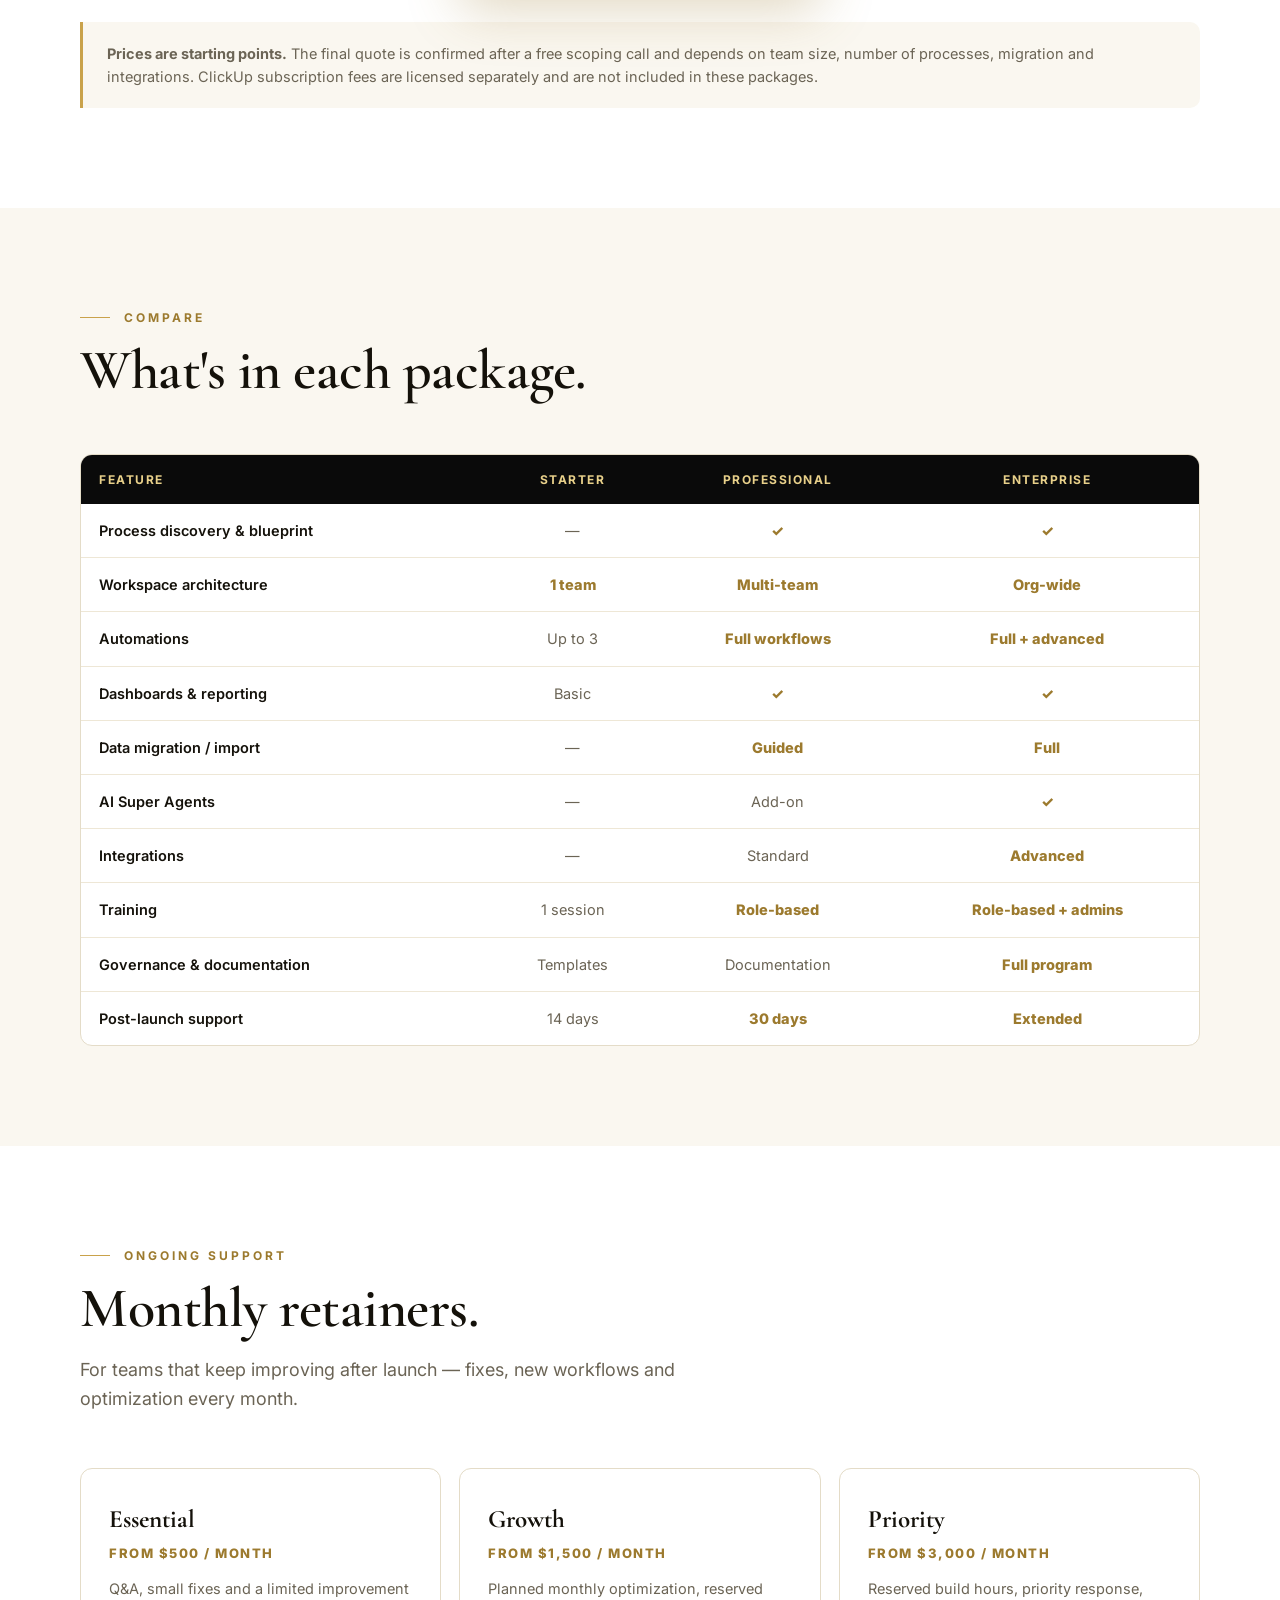
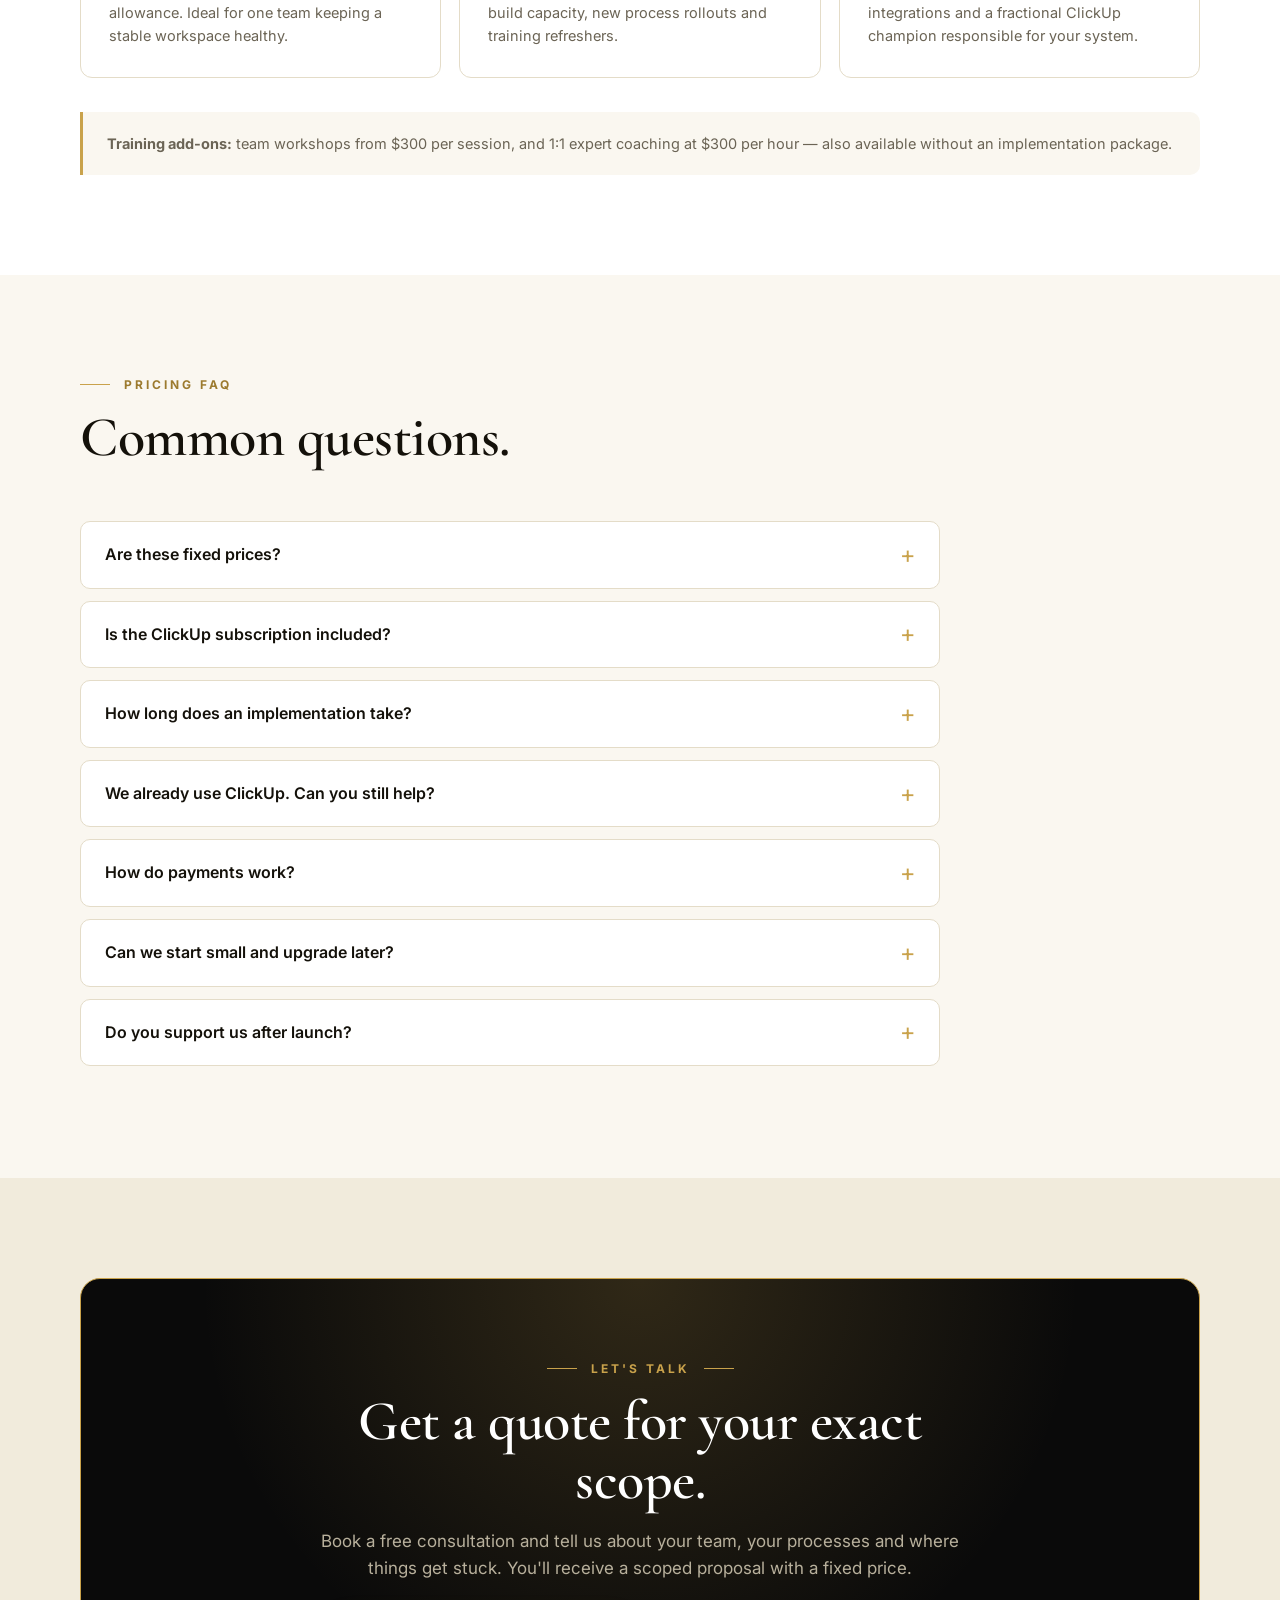
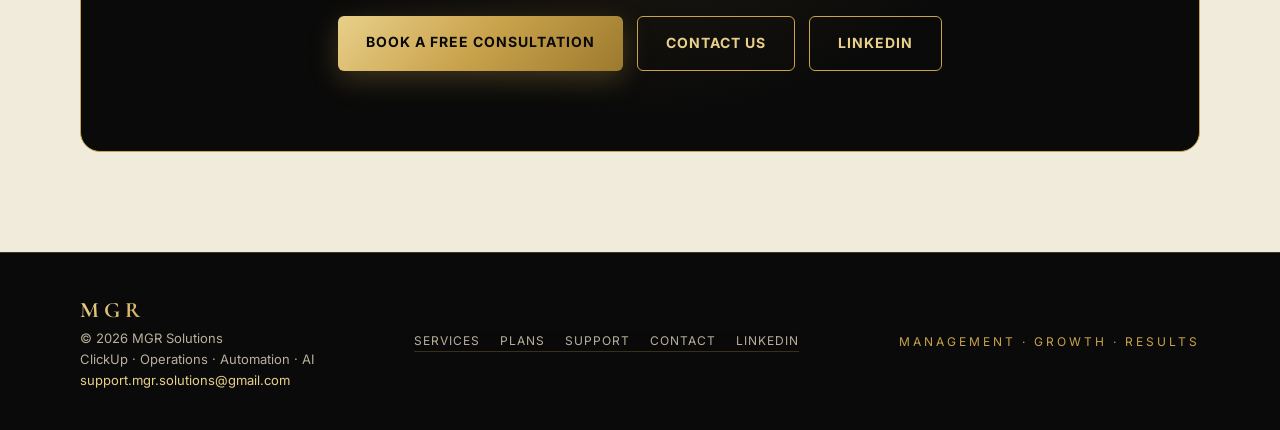
==== commit 578e6f7b: "Align Solutions with monogram edge" ====
--- a/plans.html
+++ b/plans.html
@@ -36,7 +36,7 @@
   <link rel="preconnect" href="https://fonts.gstatic.com" crossorigin>
   <link href="https://fonts.googleapis.com/css2?family=Cormorant+Garamond:wght@500;600;700&family=Inter:wght@400;500;600;700;800&display=swap" rel="stylesheet">
 
-  <link rel="stylesheet" href="styles.css?v=4">
+  <link rel="stylesheet" href="styles.css?v=5">
 
   <!-- Structured data: page breadcrumb (packages themselves are services, not products) -->
   <script type="application/ld+json">
--- a/styles.css
+++ b/styles.css
@@ -77,15 +77,19 @@
   letter-spacing: 3px;
   text-transform: uppercase;
   color: var(--muted-light);
-  margin-top: -6px;
+  position: absolute;
+  left: 100%;
+  bottom: 1px;
+  margin: 0 0 0 4px;
   display: block;
   -webkit-text-fill-color: var(--muted-light);
   font-family: var(--sans);
   font-weight: 500;
-  text-align: center;
-}
-
-.logo-stack { display: flex; flex-direction: column; align-items: center; }
+  text-align: left;
+  white-space: nowrap;
+}
+
+.logo-stack { position: relative; display: flex; align-items: center; }
 
 .nav-links {
   display: flex;
